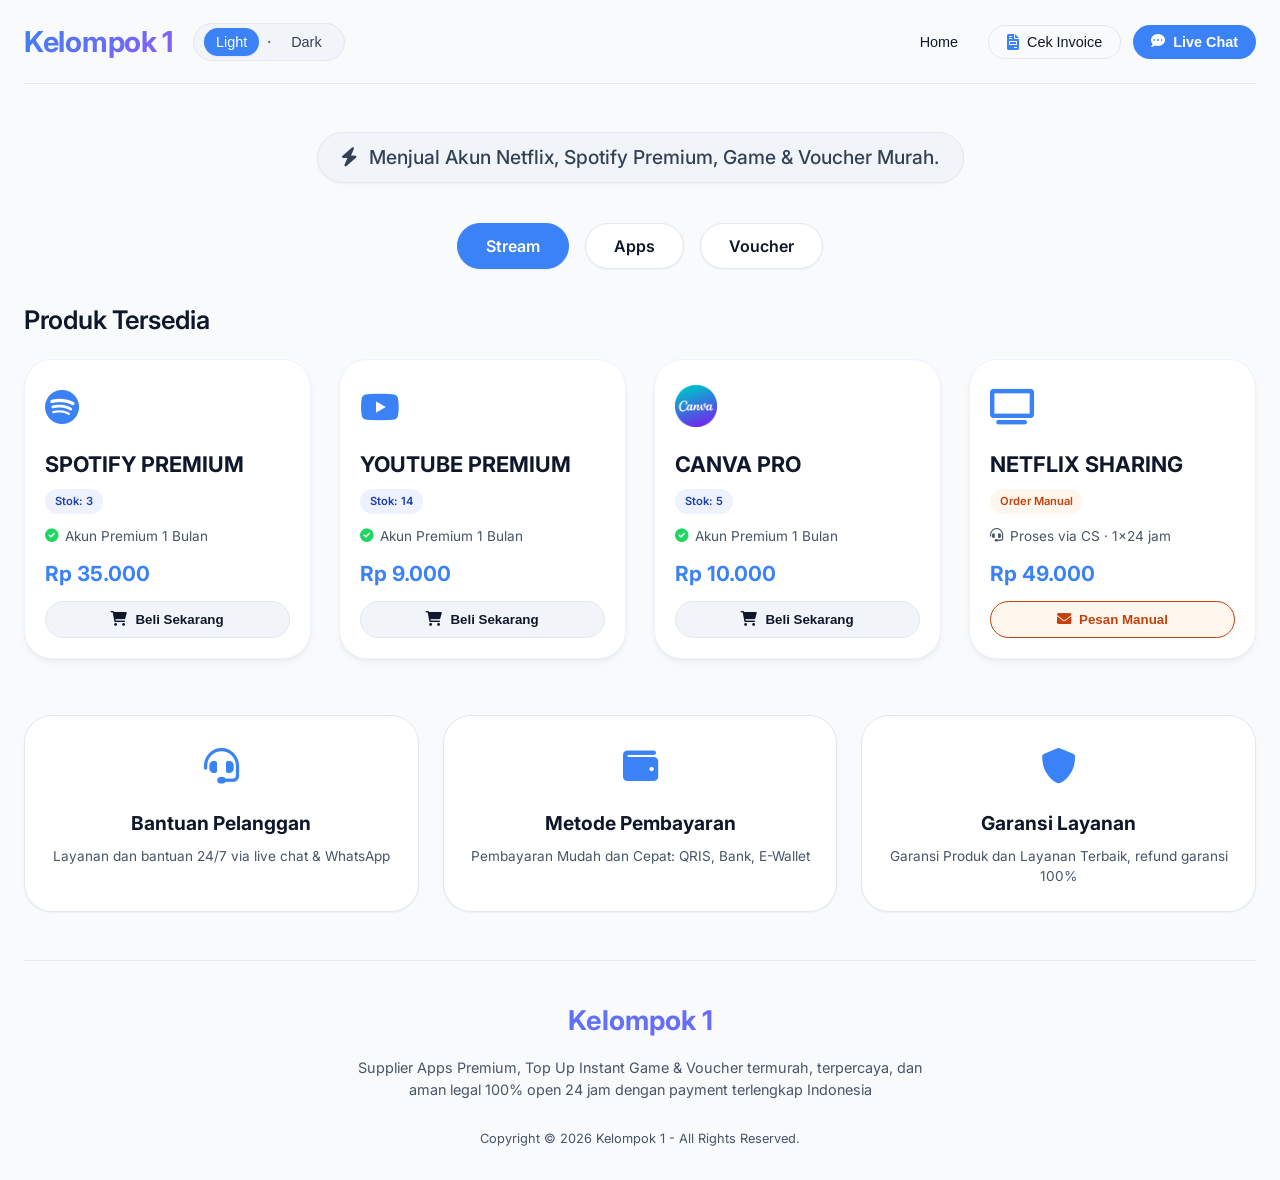
==== index.html @ 1bb867d8 "Upload Project1 Kelompok" ====
<!DOCTYPE html>
<html lang="id">
<head>
    <meta charset="UTF-8">
    <meta name="viewport" content="width=device-width, initial-scale=1.0, maximum-scale=1.0, user-scalable=yes">
    <title>Kelompok 1 - Supplier Apps & Voucher Premium</title>
    <!-- Font Awesome 6 (free) -->
    <link rel="stylesheet" href="https://cdnjs.cloudflare.com/ajax/libs/font-awesome/6.0.0-beta3/css/all.min.css">
    <!-- Google Fonts: Inter modern sans -->
    <link href="https://fonts.googleapis.com/css2?family=Inter:opsz,wght@14..32,300;14..32,400;14..32,500;14..32,600;14..32,700&display=swap" rel="stylesheet">
    <style>
        * {
            margin: 0;
            padding: 0;
            box-sizing: border-box;
            transition: background-color 0.25s ease, color 0.2s ease, border-color 0.2s ease;
        }

        body {
            font-family: 'Inter', sans-serif;
            background-color: var(--bg-body);
            color: var(--text-primary);
            line-height: 1.5;
        }

        /* CSS Variables for Light Mode (default) */
        :root {
            --bg-body: #f8fafc;
            --bg-surface: #ffffff;
            --bg-card: #ffffff;
            --bg-elevated: #f1f5f9;
            --text-primary: #0f172a;
            --text-secondary: #334155;
            --text-muted: #475569;
            --border-light: #e2e8f0;
            --border-card: #eef2ff;
            --accent: #3b82f6;
            --accent-hover: #2563eb;
            --badge-bg: #eef2ff;
            --badge-text: #1e40af;
            --manual-bg: #fff7ed;
            --manual-text: #c2410c;
            --shadow-sm: 0 1px 2px 0 rgb(0 0 0 / 0.05);
            --shadow-md: 0 4px 6px -1px rgb(0 0 0 / 0.05), 0 2px 4px -1px rgb(0 0 0 / 0.03);
            --shadow-lg: 0 10px 15px -3px rgb(0 0 0 / 0.08), 0 4px 6px -2px rgb(0 0 0 / 0.05);
        }

        /* Dark Mode Variables */
        body.dark {
            --bg-body: #0b1120;
            --bg-surface: #111827;
            --bg-card: #1e293b;
            --bg-elevated: #1f2a3e;
            --text-primary: #f1f5f9;
            --text-secondary: #cbd5e1;
            --text-muted: #94a3b8;
            --border-light: #1f2a3e;
            --border-card: #2d3a4e;
            --accent: #60a5fa;
            --accent-hover: #3b82f6;
            --badge-bg: #1e2a47;
            --badge-text: #93c5fd;
            --manual-bg: #2c2418;
            --manual-text: #fdba74;
            --shadow-sm: 0 1px 2px 0 rgb(0 0 0 / 0.3);
            --shadow-md: 0 4px 6px -1px rgb(0 0 0 / 0.3);
            --shadow-lg: 0 10px 15px -3px rgb(0 0 0 / 0.4);
        }

        /* container */
        .container {
            max-width: 1280px;
            margin: 0 auto;
            padding: 0 24px;
        }

        /* header */
        .header {
            display: flex;
            flex-wrap: wrap;
            align-items: center;
            justify-content: space-between;
            gap: 16px;
            padding: 20px 0;
            border-bottom: 1px solid var(--border-light);
        }

        /* Wrapper untuk brand + tombol tema */
        .brand-section {
            display: flex;
            align-items: center;
            gap: 20px;
            flex-wrap: wrap;
        }

        .logo h1 {
            font-size: 1.8rem;
            font-weight: 700;
            background: linear-gradient(135deg, var(--accent), #8b5cf6);
            background-clip: text;
            -webkit-background-clip: text;
            color: transparent;
            letter-spacing: -0.3px;
        }

        .theme-toggles {
            display: flex;
            align-items: center;
            gap: 8px;
            background: var(--bg-elevated);
            padding: 4px 10px;
            border-radius: 60px;
            border: 1px solid var(--border-light);
        }

        .theme-btn {
            background: transparent;
            border: none;
            font-size: 0.9rem;
            font-weight: 500;
            padding: 6px 12px;
            border-radius: 40px;
            cursor: pointer;
            color: var(--text-secondary);
            transition: all 0.2s;
        }

        .theme-btn.active {
            background: var(--accent);
            color: white;
            box-shadow: var(--shadow-sm);
        }

        .theme-btn:not(.active):hover {
            background: var(--bg-surface);
            color: var(--text-primary);
        }

        .action-buttons {
            display: flex;
            gap: 12px;
        }

        .btn-none {
            background: transparent;
            border: 0px solid var(--border-light);
            padding: 8px 18px;
            border-radius: 40px;
            font-weight: 500;
            font-size: 0.9rem;
            color: var(--text-primary);
            cursor: pointer;
            transition: 0.2s;
            display: flex;
            align-items: center;
            gap: 8px;
        }

        .btn-outline {
            background: transparent;
            border: 1px solid var(--border-light);
            padding: 8px 18px;
            border-radius: 40px;
            font-weight: 500;
            font-size: 0.9rem;
            color: var(--text-primary);
            cursor: pointer;
            transition: 0.2s;
            display: flex;
            align-items: center;
            gap: 8px;
        }

        .btn-outline i {
            font-size: 1rem;
            color: var(--accent);
        }

        .btn-outline:hover {
            background: var(--bg-elevated);
            border-color: var(--accent);
            transform: translateY(-1px);
        }

        .btn-primary {
            background: var(--accent);
            border: none;
            padding: 8px 18px;
            border-radius: 40px;
            font-weight: 600;
            font-size: 0.9rem;
            color: white;
            cursor: pointer;
            transition: 0.2s;
            display: flex;
            align-items: center;
            gap: 8px;
        }

        .btn-primary:hover {
            background: var(--accent-hover);
            transform: translateY(-1px);
        }

        /* hero / tagline */
        .hero {
            text-align: center;
            margin: 48px 0 32px;
        }

        .hero-tagline {
            font-size: 1.2rem;
            font-weight: 500;
            background: var(--bg-elevated);
            display: inline-block;
            padding: 10px 24px;
            border-radius: 60px;
            color: var(--text-secondary);
            backdrop-filter: blur(4px);
            box-shadow: var(--shadow-sm);
            border: 1px solid var(--border-light);
        }

        /* category tabs */
        .categories {
            display: flex;
            justify-content: center;
            gap: 16px;
            margin: 40px 0 32px;
            flex-wrap: wrap;
        }

        .cat-item {
            background: var(--bg-surface);
            border: 1px solid var(--border-light);
            padding: 10px 28px;
            border-radius: 40px;
            font-weight: 600;
            font-size: 1rem;
            cursor: default;
            box-shadow: var(--shadow-sm);
            color: var(--text-primary);
        }

        .cat-item.active {
            background: var(--accent);
            color: white;
            border-color: var(--accent);
        }

        /* product grid */
        .section-title {
            font-size: 1.6rem;
            font-weight: 600;
            margin: 24px 0 16px;
            letter-spacing: -0.3px;
        }

        .products-grid {
            display: grid;
            grid-template-columns: repeat(auto-fill, minmax(260px, 1fr));
            gap: 28px;
            margin: 20px 0 48px;
        }

        .product-card {
            background: var(--bg-card);
            border-radius: 28px;
            padding: 20px;
            box-shadow: var(--shadow-md);
            border: 1px solid var(--border-card);
            transition: transform 0.2s, box-shadow 0.2s;
        }

        .product-card:hover {
            transform: translateY(-4px);
            box-shadow: var(--shadow-lg);
        }

        .custom-logo {
            width: 42px;
            height: 42px;
            object-fit: contain;
            display: inline-flex;
        }

        .product-icon {
            display: flex;
            align-items: center;
            justify-content: left;
            min-height: 52px;
            font-size: 2.2rem;
            margin-bottom: 16px;
            color: var(--accent);
        }

        .product-title {
            font-size: 1.35rem;
            font-weight: 700;
            display: flex;
            flex-direction: column;
            align-items: flex-start;
            gap: 8px;
            margin-bottom: 12px;
        }

        .product-title span:first-child {
            color: var(--text-primary);
            font-weight: 700;
        }

        .stock-badge {
            background: var(--badge-bg);
            color: var(--badge-text);
            font-size: 0.7rem;
            font-weight: 600;
            padding: 4px 10px;
            border-radius: 30px;
            align-self: flex-start;
        }

        .manual-badge {
            background: var(--manual-bg);
            color: var(--manual-text);
            font-size: 0.7rem;
            font-weight: 600;
            padding: 4px 10px;
            border-radius: 30px;
            align-self: flex-start;
        }

        .product-desc {
            font-size: 0.85rem;
            color: var(--text-muted);
            margin: 8px 0 12px;
            display: flex;
            align-items: center;
            gap: 6px;
        }

        .price {
            font-weight: 700;
            font-size: 1.3rem;
            margin: 12px 0;
            color: var(--accent);
        }

        .buy-btn {
            width: 100%;
            background: var(--bg-elevated);
            border: 1px solid var(--border-light);
            padding: 10px 0;
            border-radius: 40px;
            font-weight: 600;
            cursor: pointer;
            transition: 0.2s;
            color: var(--text-primary);
            display: flex;
            align-items: center;
            justify-content: center;
            gap: 8px;
        }

        .buy-btn i {
            font-size: 0.9rem;
        }

        .buy-btn:hover {
            background: var(--accent);
            border-color: var(--accent);
            color: white;
        }

        .btn-manual {
            background: var(--manual-bg);
            border-color: var(--manual-text);
            color: var(--manual-text);
        }

        .btn-manual:hover {
            background: var(--manual-text);
            color: #1e1b10;
            border-color: var(--manual-text);
        }

        /* features row */
        .features {
            display: flex;
            flex-wrap: wrap;
            justify-content: space-between;
            gap: 24px;
            margin: 56px 0 48px;
        }

        .feature-item {
            flex: 1;
            min-width: 180px;
            background: var(--bg-surface);
            padding: 24px 16px;
            border-radius: 28px;
            text-align: center;
            border: 1px solid var(--border-light);
            box-shadow: var(--shadow-sm);
        }

        .feature-icon {
            font-size: 2.2rem;
            margin-bottom: 16px;
            color: var(--accent);
        }

        .feature-title {
            font-weight: 700;
            font-size: 1.2rem;
            margin-bottom: 8px;
        }

        .feature-desc {
            font-size: 0.85rem;
            color: var(--text-muted);
        }

        /* footer */
        .footer {
            border-top: 1px solid var(--border-light);
            padding: 40px 0 32px;
            margin-top: 20px;
            text-align: center;
        }

        .footer-logo {
            font-size: 1.7rem;
            font-weight: 700;
            background: linear-gradient(135deg, var(--accent), #8b5cf6);
            background-clip: text;
            -webkit-background-clip: text;
            color: transparent;
            margin-bottom: 16px;
        }

        .footer-desc {
            max-width: 600px;
            margin: 12px auto;
            color: var(--text-muted);
            font-size: 0.9rem;
        }

        .copyright {
            margin-top: 28px;
            font-size: 0.8rem;
            color: var(--text-muted);
        }

        /* Responsive */
        @media (max-width: 768px) {
            .container {
                padding: 0 20px;
            }
            .header {
                flex-direction: column;
                align-items: stretch;
            }
            .brand-section {
                justify-content: space-between;
            }
            .action-buttons {
                justify-content: center;
            }
            .hero-tagline {
                font-size: 1rem;
                padding: 8px 18px;
            }
            .products-grid {
                gap: 20px;
            }
        }

        @media (max-width: 480px) {
            .product-title {
                font-size: 1.2rem;
            }
            .features {
                flex-direction: column;
            }
        }

        /* Notifications */
        .toast-msg {
            position: fixed;
            bottom: 24px;
            left: 50%;
            transform: translateX(-50%);
            background: var(--accent);
            color: white;
            padding: 10px 24px;
            border-radius: 60px;
            font-size: 0.85rem;
            font-weight: 500;
            z-index: 1000;
            opacity: 0;
            transition: opacity 0.2s;
            pointer-events: none;
            box-shadow: var(--shadow-lg);
        }
    </style>
</head>
<body>
    <div class="container">
        <!-- Header dengan brand + tema di kiri, aksi di kanan -->
        <div class="header">
            <div class="brand-section">
                <div class="logo">
                    <h1>Kelompok 1</h1>
                </div>
                <div class="theme-toggles">
                    <button class="theme-btn" id="lightModeBtn">Light</button>
                    <span style="color: var(--text-muted);">·</span>
                    <button class="theme-btn" id="darkModeBtn">Dark</button>
                </div>
            </div>
            <div class="action-buttons">
                <button class="btn-none" id="liveHome"> Home</button>
                <button class="btn-outline" id="invoiceBtn"><i class="fas fa-file-invoice"></i> Cek Invoice</button>
                <button class="btn-primary" id="liveChatBtn"><i class="fas fa-comment-dots"></i> Live Chat</button>
            </div>
        </div>

        <!-- Hero Tagline -->
        <div class="hero">
            <div class="hero-tagline">
                <i class="fas fa-bolt" style="margin-right: 8px;"></i> Menjual Akun Netflix, Spotify Premium, Game & Voucher Murah.
            </div>
        </div>

        <!-- Kategori Stream · Apps · Voucher -->
        <div class="categories">
            <div class="cat-item active">Stream</div>
            <div class="cat-item">Apps</div>
            <div class="cat-item">Voucher</div>
        </div>

        <!-- Daftar Produk -->
        <div>
            <h2 class="section-title">Produk Tersedia</h2>
            <div class="products-grid">
                <!-- Spotify Premium -->
                <div class="product-card">
                    <div class="product-icon"><i class="fab fa-spotify"></i></div>
                    <div class="product-title">
                        <span>SPOTIFY PREMIUM</span>
                        <span class="stock-badge">Stok: 3</span>
                    </div>
                    <div class="product-desc">
                        <i class="fas fa-check-circle" style="color: #1ed760;"></i> Akun Premium 1 Bulan
                    </div>
                    <div class="price">Rp 35.000</div>
                    <button class="buy-btn product-buy" data-product="Spotify Premium"><i class="fas fa-shopping-cart"></i> Beli Sekarang</button>
                </div>

                <!-- YouTube Premium -->
                <div class="product-card">
                    <div class="product-icon"><i class="fab fa-youtube"></i></div>
                    <div class="product-title">
                        <span>YOUTUBE PREMIUM</span>
                        <span class="stock-badge">Stok: 14</span>
                    </div>
                    <div class="product-desc">
                        <i class="fas fa-check-circle" style="color: #1ed760;"></i> Akun Premium 1 Bulan
                    </div>
                    <div class="price">Rp 9.000</div>
                    <button class="buy-btn product-buy" data-product="YouTube Premium"><i class="fas fa-shopping-cart"></i> Beli Sekarang</button>
                </div>

                <!-- CANVA PRO dengan logo dari folder + fallback -->
                <div class="product-card">
                    <div class="product-icon">
                        <img src="images/logocanva.png" 
                             alt="Canva Logo" 
                             class="custom-logo"
                             onerror="this.onerror=null; this.style.display='none'; this.nextElementSibling.style.display='inline-flex';">
                        <i class="fas fa-paintbrush" style="display: none; font-size: 2.2rem;"></i>
                    </div>
                    <div class="product-title">
                        <span>CANVA PRO</span>
                        <span class="stock-badge">Stok: 5</span>
                    </div>
                    <div class="product-desc">
                        <i class="fas fa-check-circle" style="color: #1ed760;"></i> Akun Premium 1 Bulan
                    </div>
                    <div class="price">Rp 10.000</div>
                    <button class="buy-btn product-buy" data-product="Canva PRO"><i class="fas fa-shopping-cart"></i> Beli Sekarang</button>
                </div>

                <!-- NETFLIX SHARING (Order Manual) -->
                <div class="product-card">
                    <div class="product-icon"><i class="fas fa-tv"></i></div>
                    <div class="product-title">
                        <span>NETFLIX SHARING</span>
                        <span class="manual-badge">Order Manual</span>
                    </div>
                    <div class="product-desc">
                        <i class="fas fa-headset"></i> Proses via CS · 1x24 jam
                    </div>
                    <div class="price">Rp 49.000</div>
                    <button class="buy-btn btn-manual product-buy" data-product="Netflix Sharing (Manual)"><i class="fas fa-envelope"></i> Pesan Manual</button>
                </div>
            </div>
        </div>

        <!-- 3 Layanan Unggulan -->
        <div class="features">
            <div class="feature-item">
                <div class="feature-icon"><i class="fas fa-headset"></i></div>
                <div class="feature-title">Bantuan Pelanggan</div>
                <div class="feature-desc">Layanan dan bantuan 24/7 via live chat & WhatsApp</div>
            </div>
            <div class="feature-item">
                <div class="feature-icon"><i class="fas fa-wallet"></i></div>
                <div class="feature-title">Metode Pembayaran</div>
                <div class="feature-desc">Pembayaran Mudah dan Cepat: QRIS, Bank, E-Wallet</div>
            </div>
            <div class="feature-item">
                <div class="feature-icon"><i class="fas fa-shield-alt"></i></div>
                <div class="feature-title">Garansi Layanan</div>
                <div class="feature-desc">Garansi Produk dan Layanan Terbaik, refund garansi 100%</div>
            </div>
        </div>

        <!-- Footer -->
        <div class="footer">
            <div class="footer-logo">Kelompok 1</div>
            <div class="footer-desc">
                Supplier Apps Premium, Top Up Instant Game & Voucher termurah, terpercaya, dan aman legal 100% open 24 jam dengan payment terlengkap Indonesia
            </div>
            <div class="copyright">
                Copyright © 2026 Kelompok 1 - All Rights Reserved.
            </div>
        </div>
    </div>

    <!-- Toast notifikasi -->
    <div id="toastMsg" class="toast-msg">Demo notifikasi</div>

    <script>
        // Dark / Light Mode
        const body = document.body;
        const lightBtn = document.getElementById('lightModeBtn');
        const darkBtn = document.getElementById('darkModeBtn');

        function setTheme(theme) {
            if (theme === 'dark') {
                body.classList.add('dark');
                localStorage.setItem('kelompok1-theme', 'dark');
                darkBtn.classList.add('active');
                lightBtn.classList.remove('active');
            } else {
                body.classList.remove('dark');
                localStorage.setItem('kelompok1-theme', 'light');
                lightBtn.classList.add('active');
                darkBtn.classList.remove('active');
            }
        }

        const savedTheme = localStorage.getItem('kelompok1-theme');
        if (savedTheme === 'dark') setTheme('dark');
        else setTheme('light');

        lightBtn.addEventListener('click', () => setTheme('light'));
        darkBtn.addEventListener('click', () => setTheme('dark'));

        // Toast
        const toast = document.getElementById('toastMsg');
        function showMessage(text, isError = false) {
            toast.style.backgroundColor = isError ? '#dc2626' : 'var(--accent)';
            toast.textContent = text;
            toast.style.opacity = '1';
            setTimeout(() => toast.style.opacity = '0', 2500);
        }

        // Tombol Cek Invoice
        document.getElementById('invoiceBtn').addEventListener('click', () => {
            showMessage('📄 Demo: Silakan hubungi CS untuk cek invoice (info@kelompok1.com)');
        });

        // Tombol Live Chat -> WhatsApp
        const chatBtn = document.getElementById('liveChatBtn');
        const WA_NUMBER = '6281234567890';  // GANTI DENGAN NOMOR WHATSAPP ANDA
        const WA_MESSAGE = encodeURIComponent('Halo Kelompok 1, saya tertarik dengan produk premium yang dijual. Ada yang bisa dibantu?');
        const WA_LINK = `https://wa.me/${WA_NUMBER}?text=${WA_MESSAGE}`;
        chatBtn.addEventListener('click', () => window.open(WA_LINK, '_blank'));

        // Tombol Home (demo)
        document.getElementById('liveHome').addEventListener('click', () => {
            showMessage('🏠 Anda berada di halaman utama.');
        });

        // Tombol Beli produk
        document.querySelectorAll('.product-buy').forEach(btn => {
            btn.addEventListener('click', (e) => {
                e.stopPropagation();
                const productName = btn.getAttribute('data-product') || 'produk';
                if (btn.classList.contains('btn-manual')) {
                    showMessage(`📞 Produk ${productName} memerlukan order manual. Silakan hubungi Live Chat!`);
                } else {
                    showMessage(`✅ ${productName} ditambahkan ke keranjang demo. Pengiriman instan 1 detik! (Simulasi)`);
                }
            });
        });

        // Kategori (visual)
        const catItems = document.querySelectorAll('.cat-item');
        catItems.forEach(cat => {
            cat.addEventListener('click', function() {
                showMessage(`🔍 Menampilkan kategori "${this.innerText}" (demo) — semua produk tersedia`);
                catItems.forEach(c => c.classList.remove('active'));
                this.classList.add('active');
            });
        });
    </script>
</body>
</html>
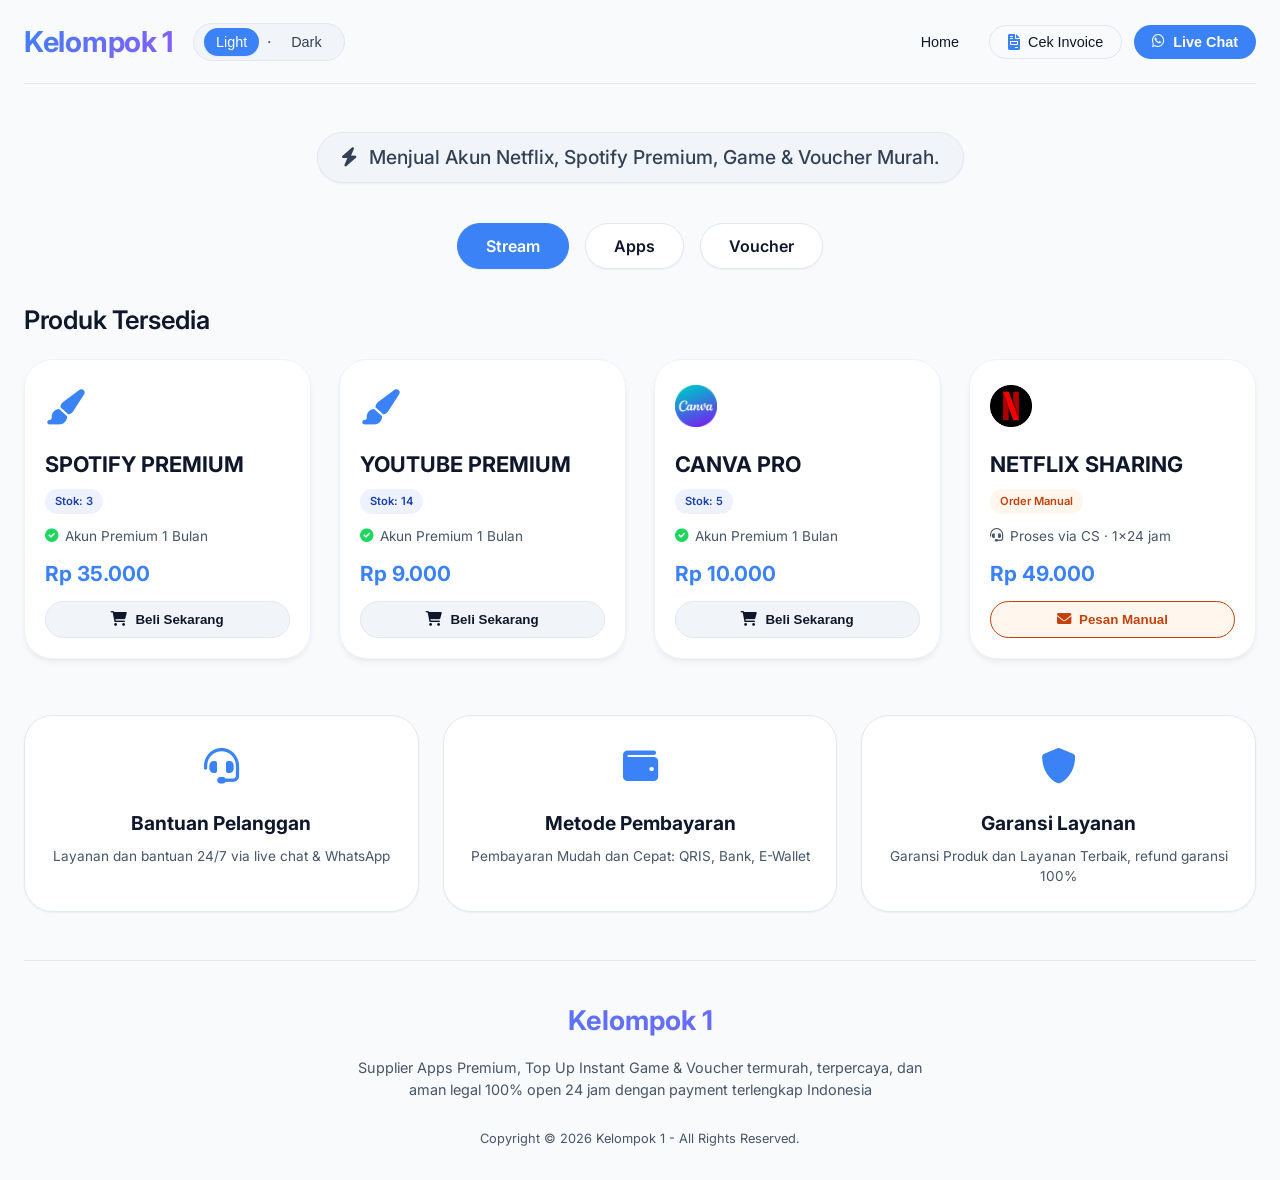
==== commit 147b4290: "Add files via upload" ====
--- a/index.html
+++ b/index.html
@@ -1,721 +1,739 @@
-<!DOCTYPE html>
-<html lang="id">
-<head>
-    <meta charset="UTF-8">
-    <meta name="viewport" content="width=device-width, initial-scale=1.0, maximum-scale=1.0, user-scalable=yes">
-    <title>Kelompok 1 - Supplier Apps & Voucher Premium</title>
-    <!-- Font Awesome 6 (free) -->
-    <link rel="stylesheet" href="https://cdnjs.cloudflare.com/ajax/libs/font-awesome/6.0.0-beta3/css/all.min.css">
-    <!-- Google Fonts: Inter modern sans -->
-    <link href="https://fonts.googleapis.com/css2?family=Inter:opsz,wght@14..32,300;14..32,400;14..32,500;14..32,600;14..32,700&display=swap" rel="stylesheet">
-    <style>
-        * {
-            margin: 0;
-            padding: 0;
-            box-sizing: border-box;
-            transition: background-color 0.25s ease, color 0.2s ease, border-color 0.2s ease;
-        }
-
-        body {
-            font-family: 'Inter', sans-serif;
-            background-color: var(--bg-body);
-            color: var(--text-primary);
-            line-height: 1.5;
-        }
-
-        /* CSS Variables for Light Mode (default) */
-        :root {
-            --bg-body: #f8fafc;
-            --bg-surface: #ffffff;
-            --bg-card: #ffffff;
-            --bg-elevated: #f1f5f9;
-            --text-primary: #0f172a;
-            --text-secondary: #334155;
-            --text-muted: #475569;
-            --border-light: #e2e8f0;
-            --border-card: #eef2ff;
-            --accent: #3b82f6;
-            --accent-hover: #2563eb;
-            --badge-bg: #eef2ff;
-            --badge-text: #1e40af;
-            --manual-bg: #fff7ed;
-            --manual-text: #c2410c;
-            --shadow-sm: 0 1px 2px 0 rgb(0 0 0 / 0.05);
-            --shadow-md: 0 4px 6px -1px rgb(0 0 0 / 0.05), 0 2px 4px -1px rgb(0 0 0 / 0.03);
-            --shadow-lg: 0 10px 15px -3px rgb(0 0 0 / 0.08), 0 4px 6px -2px rgb(0 0 0 / 0.05);
-        }
-
-        /* Dark Mode Variables */
-        body.dark {
-            --bg-body: #0b1120;
-            --bg-surface: #111827;
-            --bg-card: #1e293b;
-            --bg-elevated: #1f2a3e;
-            --text-primary: #f1f5f9;
-            --text-secondary: #cbd5e1;
-            --text-muted: #94a3b8;
-            --border-light: #1f2a3e;
-            --border-card: #2d3a4e;
-            --accent: #60a5fa;
-            --accent-hover: #3b82f6;
-            --badge-bg: #1e2a47;
-            --badge-text: #93c5fd;
-            --manual-bg: #2c2418;
-            --manual-text: #fdba74;
-            --shadow-sm: 0 1px 2px 0 rgb(0 0 0 / 0.3);
-            --shadow-md: 0 4px 6px -1px rgb(0 0 0 / 0.3);
-            --shadow-lg: 0 10px 15px -3px rgb(0 0 0 / 0.4);
-        }
-
-        /* container */
-        .container {
-            max-width: 1280px;
-            margin: 0 auto;
-            padding: 0 24px;
-        }
-
-        /* header */
-        .header {
-            display: flex;
-            flex-wrap: wrap;
-            align-items: center;
-            justify-content: space-between;
-            gap: 16px;
-            padding: 20px 0;
-            border-bottom: 1px solid var(--border-light);
-        }
-
-        /* Wrapper untuk brand + tombol tema */
-        .brand-section {
-            display: flex;
-            align-items: center;
-            gap: 20px;
-            flex-wrap: wrap;
-        }
-
-        .logo h1 {
-            font-size: 1.8rem;
-            font-weight: 700;
-            background: linear-gradient(135deg, var(--accent), #8b5cf6);
-            background-clip: text;
-            -webkit-background-clip: text;
-            color: transparent;
-            letter-spacing: -0.3px;
-        }
-
-        .theme-toggles {
-            display: flex;
-            align-items: center;
-            gap: 8px;
-            background: var(--bg-elevated);
-            padding: 4px 10px;
-            border-radius: 60px;
-            border: 1px solid var(--border-light);
-        }
-
-        .theme-btn {
-            background: transparent;
-            border: none;
-            font-size: 0.9rem;
-            font-weight: 500;
-            padding: 6px 12px;
-            border-radius: 40px;
-            cursor: pointer;
-            color: var(--text-secondary);
-            transition: all 0.2s;
-        }
-
-        .theme-btn.active {
-            background: var(--accent);
-            color: white;
-            box-shadow: var(--shadow-sm);
-        }
-
-        .theme-btn:not(.active):hover {
-            background: var(--bg-surface);
-            color: var(--text-primary);
-        }
-
-        .action-buttons {
-            display: flex;
-            gap: 12px;
-        }
-
-        .btn-none {
-            background: transparent;
-            border: 0px solid var(--border-light);
-            padding: 8px 18px;
-            border-radius: 40px;
-            font-weight: 500;
-            font-size: 0.9rem;
-            color: var(--text-primary);
-            cursor: pointer;
-            transition: 0.2s;
-            display: flex;
-            align-items: center;
-            gap: 8px;
-        }
-
-        .btn-outline {
-            background: transparent;
-            border: 1px solid var(--border-light);
-            padding: 8px 18px;
-            border-radius: 40px;
-            font-weight: 500;
-            font-size: 0.9rem;
-            color: var(--text-primary);
-            cursor: pointer;
-            transition: 0.2s;
-            display: flex;
-            align-items: center;
-            gap: 8px;
-        }
-
-        .btn-outline i {
-            font-size: 1rem;
-            color: var(--accent);
-        }
-
-        .btn-outline:hover {
-            background: var(--bg-elevated);
-            border-color: var(--accent);
-            transform: translateY(-1px);
-        }
-
-        .btn-primary {
-            background: var(--accent);
-            border: none;
-            padding: 8px 18px;
-            border-radius: 40px;
-            font-weight: 600;
-            font-size: 0.9rem;
-            color: white;
-            cursor: pointer;
-            transition: 0.2s;
-            display: flex;
-            align-items: center;
-            gap: 8px;
-        }
-
-        .btn-primary:hover {
-            background: var(--accent-hover);
-            transform: translateY(-1px);
-        }
-
-        /* hero / tagline */
-        .hero {
-            text-align: center;
-            margin: 48px 0 32px;
-        }
-
-        .hero-tagline {
-            font-size: 1.2rem;
-            font-weight: 500;
-            background: var(--bg-elevated);
-            display: inline-block;
-            padding: 10px 24px;
-            border-radius: 60px;
-            color: var(--text-secondary);
-            backdrop-filter: blur(4px);
-            box-shadow: var(--shadow-sm);
-            border: 1px solid var(--border-light);
-        }
-
-        /* category tabs */
-        .categories {
-            display: flex;
-            justify-content: center;
-            gap: 16px;
-            margin: 40px 0 32px;
-            flex-wrap: wrap;
-        }
-
-        .cat-item {
-            background: var(--bg-surface);
-            border: 1px solid var(--border-light);
-            padding: 10px 28px;
-            border-radius: 40px;
-            font-weight: 600;
-            font-size: 1rem;
-            cursor: default;
-            box-shadow: var(--shadow-sm);
-            color: var(--text-primary);
-        }
-
-        .cat-item.active {
-            background: var(--accent);
-            color: white;
-            border-color: var(--accent);
-        }
-
-        /* product grid */
-        .section-title {
-            font-size: 1.6rem;
-            font-weight: 600;
-            margin: 24px 0 16px;
-            letter-spacing: -0.3px;
-        }
-
-        .products-grid {
-            display: grid;
-            grid-template-columns: repeat(auto-fill, minmax(260px, 1fr));
-            gap: 28px;
-            margin: 20px 0 48px;
-        }
-
-        .product-card {
-            background: var(--bg-card);
-            border-radius: 28px;
-            padding: 20px;
-            box-shadow: var(--shadow-md);
-            border: 1px solid var(--border-card);
-            transition: transform 0.2s, box-shadow 0.2s;
-        }
-
-        .product-card:hover {
-            transform: translateY(-4px);
-            box-shadow: var(--shadow-lg);
-        }
-
-        .custom-logo {
-            width: 42px;
-            height: 42px;
-            object-fit: contain;
-            display: inline-flex;
-        }
-
-        .product-icon {
-            display: flex;
-            align-items: center;
-            justify-content: left;
-            min-height: 52px;
-            font-size: 2.2rem;
-            margin-bottom: 16px;
-            color: var(--accent);
-        }
-
-        .product-title {
-            font-size: 1.35rem;
-            font-weight: 700;
-            display: flex;
-            flex-direction: column;
-            align-items: flex-start;
-            gap: 8px;
-            margin-bottom: 12px;
-        }
-
-        .product-title span:first-child {
-            color: var(--text-primary);
-            font-weight: 700;
-        }
-
-        .stock-badge {
-            background: var(--badge-bg);
-            color: var(--badge-text);
-            font-size: 0.7rem;
-            font-weight: 600;
-            padding: 4px 10px;
-            border-radius: 30px;
-            align-self: flex-start;
-        }
-
-        .manual-badge {
-            background: var(--manual-bg);
-            color: var(--manual-text);
-            font-size: 0.7rem;
-            font-weight: 600;
-            padding: 4px 10px;
-            border-radius: 30px;
-            align-self: flex-start;
-        }
-
-        .product-desc {
-            font-size: 0.85rem;
-            color: var(--text-muted);
-            margin: 8px 0 12px;
-            display: flex;
-            align-items: center;
-            gap: 6px;
-        }
-
-        .price {
-            font-weight: 700;
-            font-size: 1.3rem;
-            margin: 12px 0;
-            color: var(--accent);
-        }
-
-        .buy-btn {
-            width: 100%;
-            background: var(--bg-elevated);
-            border: 1px solid var(--border-light);
-            padding: 10px 0;
-            border-radius: 40px;
-            font-weight: 600;
-            cursor: pointer;
-            transition: 0.2s;
-            color: var(--text-primary);
-            display: flex;
-            align-items: center;
-            justify-content: center;
-            gap: 8px;
-        }
-
-        .buy-btn i {
-            font-size: 0.9rem;
-        }
-
-        .buy-btn:hover {
-            background: var(--accent);
-            border-color: var(--accent);
-            color: white;
-        }
-
-        .btn-manual {
-            background: var(--manual-bg);
-            border-color: var(--manual-text);
-            color: var(--manual-text);
-        }
-
-        .btn-manual:hover {
-            background: var(--manual-text);
-            color: #1e1b10;
-            border-color: var(--manual-text);
-        }
-
-        /* features row */
-        .features {
-            display: flex;
-            flex-wrap: wrap;
-            justify-content: space-between;
-            gap: 24px;
-            margin: 56px 0 48px;
-        }
-
-        .feature-item {
-            flex: 1;
-            min-width: 180px;
-            background: var(--bg-surface);
-            padding: 24px 16px;
-            border-radius: 28px;
-            text-align: center;
-            border: 1px solid var(--border-light);
-            box-shadow: var(--shadow-sm);
-        }
-
-        .feature-icon {
-            font-size: 2.2rem;
-            margin-bottom: 16px;
-            color: var(--accent);
-        }
-
-        .feature-title {
-            font-weight: 700;
-            font-size: 1.2rem;
-            margin-bottom: 8px;
-        }
-
-        .feature-desc {
-            font-size: 0.85rem;
-            color: var(--text-muted);
-        }
-
-        /* footer */
-        .footer {
-            border-top: 1px solid var(--border-light);
-            padding: 40px 0 32px;
-            margin-top: 20px;
-            text-align: center;
-        }
-
-        .footer-logo {
-            font-size: 1.7rem;
-            font-weight: 700;
-            background: linear-gradient(135deg, var(--accent), #8b5cf6);
-            background-clip: text;
-            -webkit-background-clip: text;
-            color: transparent;
-            margin-bottom: 16px;
-        }
-
-        .footer-desc {
-            max-width: 600px;
-            margin: 12px auto;
-            color: var(--text-muted);
-            font-size: 0.9rem;
-        }
-
-        .copyright {
-            margin-top: 28px;
-            font-size: 0.8rem;
-            color: var(--text-muted);
-        }
-
-        /* Responsive */
-        @media (max-width: 768px) {
-            .container {
-                padding: 0 20px;
-            }
-            .header {
-                flex-direction: column;
-                align-items: stretch;
-            }
-            .brand-section {
-                justify-content: space-between;
-            }
-            .action-buttons {
-                justify-content: center;
-            }
-            .hero-tagline {
-                font-size: 1rem;
-                padding: 8px 18px;
-            }
-            .products-grid {
-                gap: 20px;
-            }
-        }
-
-        @media (max-width: 480px) {
-            .product-title {
-                font-size: 1.2rem;
-            }
-            .features {
-                flex-direction: column;
-            }
-        }
-
-        /* Notifications */
-        .toast-msg {
-            position: fixed;
-            bottom: 24px;
-            left: 50%;
-            transform: translateX(-50%);
-            background: var(--accent);
-            color: white;
-            padding: 10px 24px;
-            border-radius: 60px;
-            font-size: 0.85rem;
-            font-weight: 500;
-            z-index: 1000;
-            opacity: 0;
-            transition: opacity 0.2s;
-            pointer-events: none;
-            box-shadow: var(--shadow-lg);
-        }
-    </style>
-</head>
-<body>
-    <div class="container">
-        <!-- Header dengan brand + tema di kiri, aksi di kanan -->
-        <div class="header">
-            <div class="brand-section">
-                <div class="logo">
-                    <h1>Kelompok 1</h1>
-                </div>
-                <div class="theme-toggles">
-                    <button class="theme-btn" id="lightModeBtn">Light</button>
-                    <span style="color: var(--text-muted);">·</span>
-                    <button class="theme-btn" id="darkModeBtn">Dark</button>
-                </div>
-            </div>
-            <div class="action-buttons">
-                <button class="btn-none" id="liveHome"> Home</button>
-                <button class="btn-outline" id="invoiceBtn"><i class="fas fa-file-invoice"></i> Cek Invoice</button>
-                <button class="btn-primary" id="liveChatBtn"><i class="fas fa-comment-dots"></i> Live Chat</button>
-            </div>
-        </div>
-
-        <!-- Hero Tagline -->
-        <div class="hero">
-            <div class="hero-tagline">
-                <i class="fas fa-bolt" style="margin-right: 8px;"></i> Menjual Akun Netflix, Spotify Premium, Game & Voucher Murah.
-            </div>
-        </div>
-
-        <!-- Kategori Stream · Apps · Voucher -->
-        <div class="categories">
-            <div class="cat-item active">Stream</div>
-            <div class="cat-item">Apps</div>
-            <div class="cat-item">Voucher</div>
-        </div>
-
-        <!-- Daftar Produk -->
-        <div>
-            <h2 class="section-title">Produk Tersedia</h2>
-            <div class="products-grid">
-                <!-- Spotify Premium -->
-                <div class="product-card">
-                    <div class="product-icon"><i class="fab fa-spotify"></i></div>
-                    <div class="product-title">
-                        <span>SPOTIFY PREMIUM</span>
-                        <span class="stock-badge">Stok: 3</span>
-                    </div>
-                    <div class="product-desc">
-                        <i class="fas fa-check-circle" style="color: #1ed760;"></i> Akun Premium 1 Bulan
-                    </div>
-                    <div class="price">Rp 35.000</div>
-                    <button class="buy-btn product-buy" data-product="Spotify Premium"><i class="fas fa-shopping-cart"></i> Beli Sekarang</button>
-                </div>
-
-                <!-- YouTube Premium -->
-                <div class="product-card">
-                    <div class="product-icon"><i class="fab fa-youtube"></i></div>
-                    <div class="product-title">
-                        <span>YOUTUBE PREMIUM</span>
-                        <span class="stock-badge">Stok: 14</span>
-                    </div>
-                    <div class="product-desc">
-                        <i class="fas fa-check-circle" style="color: #1ed760;"></i> Akun Premium 1 Bulan
-                    </div>
-                    <div class="price">Rp 9.000</div>
-                    <button class="buy-btn product-buy" data-product="YouTube Premium"><i class="fas fa-shopping-cart"></i> Beli Sekarang</button>
-                </div>
-
-                <!-- CANVA PRO dengan logo dari folder + fallback -->
-                <div class="product-card">
-                    <div class="product-icon">
-                        <img src="images/logocanva.png" 
-                             alt="Canva Logo" 
-                             class="custom-logo"
-                             onerror="this.onerror=null; this.style.display='none'; this.nextElementSibling.style.display='inline-flex';">
-                        <i class="fas fa-paintbrush" style="display: none; font-size: 2.2rem;"></i>
-                    </div>
-                    <div class="product-title">
-                        <span>CANVA PRO</span>
-                        <span class="stock-badge">Stok: 5</span>
-                    </div>
-                    <div class="product-desc">
-                        <i class="fas fa-check-circle" style="color: #1ed760;"></i> Akun Premium 1 Bulan
-                    </div>
-                    <div class="price">Rp 10.000</div>
-                    <button class="buy-btn product-buy" data-product="Canva PRO"><i class="fas fa-shopping-cart"></i> Beli Sekarang</button>
-                </div>
-
-                <!-- NETFLIX SHARING (Order Manual) -->
-                <div class="product-card">
-                    <div class="product-icon"><i class="fas fa-tv"></i></div>
-                    <div class="product-title">
-                        <span>NETFLIX SHARING</span>
-                        <span class="manual-badge">Order Manual</span>
-                    </div>
-                    <div class="product-desc">
-                        <i class="fas fa-headset"></i> Proses via CS · 1x24 jam
-                    </div>
-                    <div class="price">Rp 49.000</div>
-                    <button class="buy-btn btn-manual product-buy" data-product="Netflix Sharing (Manual)"><i class="fas fa-envelope"></i> Pesan Manual</button>
-                </div>
-            </div>
-        </div>
-
-        <!-- 3 Layanan Unggulan -->
-        <div class="features">
-            <div class="feature-item">
-                <div class="feature-icon"><i class="fas fa-headset"></i></div>
-                <div class="feature-title">Bantuan Pelanggan</div>
-                <div class="feature-desc">Layanan dan bantuan 24/7 via live chat & WhatsApp</div>
-            </div>
-            <div class="feature-item">
-                <div class="feature-icon"><i class="fas fa-wallet"></i></div>
-                <div class="feature-title">Metode Pembayaran</div>
-                <div class="feature-desc">Pembayaran Mudah dan Cepat: QRIS, Bank, E-Wallet</div>
-            </div>
-            <div class="feature-item">
-                <div class="feature-icon"><i class="fas fa-shield-alt"></i></div>
-                <div class="feature-title">Garansi Layanan</div>
-                <div class="feature-desc">Garansi Produk dan Layanan Terbaik, refund garansi 100%</div>
-            </div>
-        </div>
-
-        <!-- Footer -->
-        <div class="footer">
-            <div class="footer-logo">Kelompok 1</div>
-            <div class="footer-desc">
-                Supplier Apps Premium, Top Up Instant Game & Voucher termurah, terpercaya, dan aman legal 100% open 24 jam dengan payment terlengkap Indonesia
-            </div>
-            <div class="copyright">
-                Copyright © 2026 Kelompok 1 - All Rights Reserved.
-            </div>
-        </div>
-    </div>
-
-    <!-- Toast notifikasi -->
-    <div id="toastMsg" class="toast-msg">Demo notifikasi</div>
-
-    <script>
-        // Dark / Light Mode
-        const body = document.body;
-        const lightBtn = document.getElementById('lightModeBtn');
-        const darkBtn = document.getElementById('darkModeBtn');
-
-        function setTheme(theme) {
-            if (theme === 'dark') {
-                body.classList.add('dark');
-                localStorage.setItem('kelompok1-theme', 'dark');
-                darkBtn.classList.add('active');
-                lightBtn.classList.remove('active');
-            } else {
-                body.classList.remove('dark');
-                localStorage.setItem('kelompok1-theme', 'light');
-                lightBtn.classList.add('active');
-                darkBtn.classList.remove('active');
-            }
-        }
-
-        const savedTheme = localStorage.getItem('kelompok1-theme');
-        if (savedTheme === 'dark') setTheme('dark');
-        else setTheme('light');
-
-        lightBtn.addEventListener('click', () => setTheme('light'));
-        darkBtn.addEventListener('click', () => setTheme('dark'));
-
-        // Toast
-        const toast = document.getElementById('toastMsg');
-        function showMessage(text, isError = false) {
-            toast.style.backgroundColor = isError ? '#dc2626' : 'var(--accent)';
-            toast.textContent = text;
-            toast.style.opacity = '1';
-            setTimeout(() => toast.style.opacity = '0', 2500);
-        }
-
-        // Tombol Cek Invoice
-        document.getElementById('invoiceBtn').addEventListener('click', () => {
-            showMessage('📄 Demo: Silakan hubungi CS untuk cek invoice (info@kelompok1.com)');
-        });
-
-        // Tombol Live Chat -> WhatsApp
-        const chatBtn = document.getElementById('liveChatBtn');
-        const WA_NUMBER = '6281234567890';  // GANTI DENGAN NOMOR WHATSAPP ANDA
-        const WA_MESSAGE = encodeURIComponent('Halo Kelompok 1, saya tertarik dengan produk premium yang dijual. Ada yang bisa dibantu?');
-        const WA_LINK = `https://wa.me/${WA_NUMBER}?text=${WA_MESSAGE}`;
-        chatBtn.addEventListener('click', () => window.open(WA_LINK, '_blank'));
-
-        // Tombol Home (demo)
-        document.getElementById('liveHome').addEventListener('click', () => {
-            showMessage('🏠 Anda berada di halaman utama.');
-        });
-
-        // Tombol Beli produk
-        document.querySelectorAll('.product-buy').forEach(btn => {
-            btn.addEventListener('click', (e) => {
-                e.stopPropagation();
-                const productName = btn.getAttribute('data-product') || 'produk';
-                if (btn.classList.contains('btn-manual')) {
-                    showMessage(`📞 Produk ${productName} memerlukan order manual. Silakan hubungi Live Chat!`);
-                } else {
-                    showMessage(`✅ ${productName} ditambahkan ke keranjang demo. Pengiriman instan 1 detik! (Simulasi)`);
-                }
-            });
-        });
-
-        // Kategori (visual)
-        const catItems = document.querySelectorAll('.cat-item');
-        catItems.forEach(cat => {
-            cat.addEventListener('click', function() {
-                showMessage(`🔍 Menampilkan kategori "${this.innerText}" (demo) — semua produk tersedia`);
-                catItems.forEach(c => c.classList.remove('active'));
-                this.classList.add('active');
-            });
-        });
-    </script>
-</body>
+<!DOCTYPE html>
+<html lang="id">
+<head>
+    <meta charset="UTF-8">
+    <meta name="viewport" content="width=device-width, initial-scale=1.0, maximum-scale=1.0, user-scalable=yes">
+    <title>Kelompok 1 - Supplier Apps & Voucher Premium</title>
+    <!-- Font Awesome 6 (free) -->
+    <link rel="stylesheet" href="https://cdnjs.cloudflare.com/ajax/libs/font-awesome/6.0.0-beta3/css/all.min.css">
+    <!-- Google Fonts: Inter modern sans -->
+    <link href="https://fonts.googleapis.com/css2?family=Inter:opsz,wght@14..32,300;14..32,400;14..32,500;14..32,600;14..32,700&display=swap" rel="stylesheet">
+    <style>
+        * {
+            margin: 0;
+            padding: 0;
+            box-sizing: border-box;
+            transition: background-color 0.25s ease, color 0.2s ease, border-color 0.2s ease;
+        }
+
+        body {
+            font-family: 'Inter', sans-serif;
+            background-color: var(--bg-body);
+            color: var(--text-primary);
+            line-height: 1.5;
+        }
+
+        /* CSS Variables for Light Mode (default) */
+        :root {
+            --bg-body: #f8fafc;
+            --bg-surface: #ffffff;
+            --bg-card: #ffffff;
+            --bg-elevated: #f1f5f9;
+            --text-primary: #0f172a;
+            --text-secondary: #334155;
+            --text-muted: #475569;
+            --border-light: #e2e8f0;
+            --border-card: #eef2ff;
+            --accent: #3b82f6;
+            --accent-hover: #2563eb;
+            --badge-bg: #eef2ff;
+            --badge-text: #1e40af;
+            --manual-bg: #fff7ed;
+            --manual-text: #c2410c;
+            --shadow-sm: 0 1px 2px 0 rgb(0 0 0 / 0.05);
+            --shadow-md: 0 4px 6px -1px rgb(0 0 0 / 0.05), 0 2px 4px -1px rgb(0 0 0 / 0.03);
+            --shadow-lg: 0 10px 15px -3px rgb(0 0 0 / 0.08), 0 4px 6px -2px rgb(0 0 0 / 0.05);
+        }
+
+        /* Dark Mode Variables */
+        body.dark {
+            --bg-body: #0b1120;
+            --bg-surface: #111827;
+            --bg-card: #1e293b;
+            --bg-elevated: #1f2a3e;
+            --text-primary: #f1f5f9;
+            --text-secondary: #cbd5e1;
+            --text-muted: #94a3b8;
+            --border-light: #1f2a3e;
+            --border-card: #2d3a4e;
+            --accent: #60a5fa;
+            --accent-hover: #3b82f6;
+            --badge-bg: #1e2a47;
+            --badge-text: #93c5fd;
+            --manual-bg: #2c2418;
+            --manual-text: #fdba74;
+            --shadow-sm: 0 1px 2px 0 rgb(0 0 0 / 0.3);
+            --shadow-md: 0 4px 6px -1px rgb(0 0 0 / 0.3);
+            --shadow-lg: 0 10px 15px -3px rgb(0 0 0 / 0.4);
+        }
+
+        /* container */
+        .container {
+            max-width: 1280px;
+            margin: 0 auto;
+            padding: 0 24px;
+        }
+
+        /* header */
+        .header {
+            display: flex;
+            flex-wrap: wrap;
+            align-items: center;
+            justify-content: space-between;
+            gap: 16px;
+            padding: 20px 0;
+            border-bottom: 1px solid var(--border-light);
+        }
+
+        /* Wrapper untuk brand + tombol tema */
+        .brand-section {
+            display: flex;
+            align-items: center;
+            gap: 20px;
+            flex-wrap: wrap;
+        }
+
+        .logo h1 {
+            font-size: 1.8rem;
+            font-weight: 700;
+            background: linear-gradient(135deg, var(--accent), #8b5cf6);
+            background-clip: text;
+            -webkit-background-clip: text;
+            color: transparent;
+            letter-spacing: -0.3px;
+        }
+
+        .theme-toggles {
+            display: flex;
+            align-items: center;
+            gap: 8px;
+            background: var(--bg-elevated);
+            padding: 4px 10px;
+            border-radius: 60px;
+            border: 1px solid var(--border-light);
+        }
+
+        .theme-btn {
+            background: transparent;
+            border: none;
+            font-size: 0.9rem;
+            font-weight: 500;
+            padding: 6px 12px;
+            border-radius: 40px;
+            cursor: pointer;
+            color: var(--text-secondary);
+            transition: all 0.2s;
+        }
+
+        .theme-btn.active {
+            background: var(--accent);
+            color: white;
+            box-shadow: var(--shadow-sm);
+        }
+
+        .theme-btn:not(.active):hover {
+            background: var(--bg-surface);
+            color: var(--text-primary);
+        }
+
+        .action-buttons {
+            display: flex;
+            gap: 12px;
+        }
+
+        .btn-none {
+            background: transparent;
+            border: 0px solid var(--border-light);
+            padding: 8px 18px;
+            border-radius: 40px;
+            font-weight: 500;
+            font-size: 0.9rem;
+            color: var(--text-primary);
+            cursor: pointer;
+            transition: 0.2s;
+            display: flex;
+            align-items: center;
+            gap: 8px;
+        }
+
+        .btn-outline {
+            background: transparent;
+            border: 1px solid var(--border-light);
+            padding: 8px 18px;
+            border-radius: 40px;
+            font-weight: 500;
+            font-size: 0.9rem;
+            color: var(--text-primary);
+            cursor: pointer;
+            transition: 0.2s;
+            display: flex;
+            align-items: center;
+            gap: 8px;
+        }
+
+        .btn-outline i {
+            font-size: 1rem;
+            color: var(--accent);
+        }
+
+        .btn-outline:hover {
+            background: var(--bg-elevated);
+            border-color: var(--accent);
+            transform: translateY(-1px);
+        }
+
+        .btn-primary {
+            background: var(--accent);
+            border: none;
+            padding: 8px 18px;
+            border-radius: 40px;
+            font-weight: 600;
+            font-size: 0.9rem;
+            color: white;
+            cursor: pointer;
+            transition: 0.2s;
+            display: flex;
+            align-items: center;
+            gap: 8px;
+        }
+
+        .btn-primary:hover {
+            background: var(--accent-hover);
+            transform: translateY(-1px);
+        }
+
+        /* hero / tagline */
+        .hero {
+            text-align: center;
+            margin: 48px 0 32px;
+        }
+
+        .hero-tagline {
+            font-size: 1.2rem;
+            font-weight: 500;
+            background: var(--bg-elevated);
+            display: inline-block;
+            padding: 10px 24px;
+            border-radius: 60px;
+            color: var(--text-secondary);
+            backdrop-filter: blur(4px);
+            box-shadow: var(--shadow-sm);
+            border: 1px solid var(--border-light);
+        }
+
+        /* category tabs */
+        .categories {
+            display: flex;
+            justify-content: center;
+            gap: 16px;
+            margin: 40px 0 32px;
+            flex-wrap: wrap;
+        }
+
+        .cat-item {
+            background: var(--bg-surface);
+            border: 1px solid var(--border-light);
+            padding: 10px 28px;
+            border-radius: 40px;
+            font-weight: 600;
+            font-size: 1rem;
+            cursor: default;
+            box-shadow: var(--shadow-sm);
+            color: var(--text-primary);
+        }
+
+        .cat-item.active {
+            background: var(--accent);
+            color: white;
+            border-color: var(--accent);
+        }
+
+        /* product grid */
+        .section-title {
+            font-size: 1.6rem;
+            font-weight: 600;
+            margin: 24px 0 16px;
+            letter-spacing: -0.3px;
+        }
+
+        .products-grid {
+            display: grid;
+            grid-template-columns: repeat(auto-fill, minmax(260px, 1fr));
+            gap: 28px;
+            margin: 20px 0 48px;
+        }
+
+        .product-card {
+            background: var(--bg-card);
+            border-radius: 28px;
+            padding: 20px;
+            box-shadow: var(--shadow-md);
+            border: 1px solid var(--border-card);
+            transition: transform 0.2s, box-shadow 0.2s;
+        }
+
+        .product-card:hover {
+            transform: translateY(-4px);
+            box-shadow: var(--shadow-lg);
+        }
+
+        .custom-logo {
+            width: 42px;
+            height: 42px;
+            object-fit: contain;
+            display: inline-flex;
+        }
+
+        .product-icon {
+            display: flex;
+            align-items: center;
+            justify-content: left;
+            min-height: 52px;
+            font-size: 2.2rem;
+            margin-bottom: 16px;
+            color: var(--accent);
+        }
+
+        .product-title {
+            font-size: 1.35rem;
+            font-weight: 700;
+            display: flex;
+            flex-direction: column;
+            align-items: flex-start;
+            gap: 8px;
+            margin-bottom: 12px;
+        }
+
+        .product-title span:first-child {
+            color: var(--text-primary);
+            font-weight: 700;
+        }
+
+        .stock-badge {
+            background: var(--badge-bg);
+            color: var(--badge-text);
+            font-size: 0.7rem;
+            font-weight: 600;
+            padding: 4px 10px;
+            border-radius: 30px;
+            align-self: flex-start;
+        }
+
+        .manual-badge {
+            background: var(--manual-bg);
+            color: var(--manual-text);
+            font-size: 0.7rem;
+            font-weight: 600;
+            padding: 4px 10px;
+            border-radius: 30px;
+            align-self: flex-start;
+        }
+
+        .product-desc {
+            font-size: 0.85rem;
+            color: var(--text-muted);
+            margin: 8px 0 12px;
+            display: flex;
+            align-items: center;
+            gap: 6px;
+        }
+
+        .price {
+            font-weight: 700;
+            font-size: 1.3rem;
+            margin: 12px 0;
+            color: var(--accent);
+        }
+
+        .buy-btn {
+            width: 100%;
+            background: var(--bg-elevated);
+            border: 1px solid var(--border-light);
+            padding: 10px 0;
+            border-radius: 40px;
+            font-weight: 600;
+            cursor: pointer;
+            transition: 0.2s;
+            color: var(--text-primary);
+            display: flex;
+            align-items: center;
+            justify-content: center;
+            gap: 8px;
+        }
+
+        .buy-btn i {
+            font-size: 0.9rem;
+        }
+
+        .buy-btn:hover {
+            background: var(--accent);
+            border-color: var(--accent);
+            color: white;
+        }
+
+        .btn-manual {
+            background: var(--manual-bg);
+            border-color: var(--manual-text);
+            color: var(--manual-text);
+        }
+
+        .btn-manual:hover {
+            background: var(--manual-text);
+            color: #1e1b10;
+            border-color: var(--manual-text);
+        }
+
+        /* features row */
+        .features {
+            display: flex;
+            flex-wrap: wrap;
+            justify-content: space-between;
+            gap: 24px;
+            margin: 56px 0 48px;
+        }
+
+        .feature-item {
+            flex: 1;
+            min-width: 180px;
+            background: var(--bg-surface);
+            padding: 24px 16px;
+            border-radius: 28px;
+            text-align: center;
+            border: 1px solid var(--border-light);
+            box-shadow: var(--shadow-sm);
+        }
+
+        .feature-icon {
+            font-size: 2.2rem;
+            margin-bottom: 16px;
+            color: var(--accent);
+        }
+
+        .feature-title {
+            font-weight: 700;
+            font-size: 1.2rem;
+            margin-bottom: 8px;
+        }
+
+        .feature-desc {
+            font-size: 0.85rem;
+            color: var(--text-muted);
+        }
+
+        /* footer */
+        .footer {
+            border-top: 1px solid var(--border-light);
+            padding: 40px 0 32px;
+            margin-top: 20px;
+            text-align: center;
+        }
+
+        .footer-logo {
+            font-size: 1.7rem;
+            font-weight: 700;
+            background: linear-gradient(135deg, var(--accent), #8b5cf6);
+            background-clip: text;
+            -webkit-background-clip: text;
+            color: transparent;
+            margin-bottom: 16px;
+        }
+
+        .footer-desc {
+            max-width: 600px;
+            margin: 12px auto;
+            color: var(--text-muted);
+            font-size: 0.9rem;
+        }
+
+        .copyright {
+            margin-top: 28px;
+            font-size: 0.8rem;
+            color: var(--text-muted);
+        }
+
+        /* Responsive */
+        @media (max-width: 768px) {
+            .container {
+                padding: 0 20px;
+            }
+            .header {
+                flex-direction: column;
+                align-items: stretch;
+            }
+            .brand-section {
+                justify-content: space-between;
+            }
+            .action-buttons {
+                justify-content: center;
+            }
+            .hero-tagline {
+                font-size: 1rem;
+                padding: 8px 18px;
+            }
+            .products-grid {
+                gap: 20px;
+            }
+        }
+
+        @media (max-width: 480px) {
+            .product-title {
+                font-size: 1.2rem;
+            }
+            .features {
+                flex-direction: column;
+            }
+        }
+
+        /* Notifications */
+        .toast-msg {
+            position: fixed;
+            bottom: 24px;
+            left: 50%;
+            transform: translateX(-50%);
+            background: var(--accent);
+            color: white;
+            padding: 10px 24px;
+            border-radius: 60px;
+            font-size: 0.85rem;
+            font-weight: 500;
+            z-index: 1000;
+            opacity: 0;
+            transition: opacity 0.2s;
+            pointer-events: none;
+            box-shadow: var(--shadow-lg);
+        }
+    </style>
+</head>
+<body>
+    <div class="container">
+        <!-- Header dengan brand + tema di kiri, aksi di kanan -->
+        <div class="header">
+            <div class="brand-section">
+                <div class="logo">
+                    <h1>Kelompok 1</h1>
+                </div>
+                <div class="theme-toggles">
+                    <button class="theme-btn" id="lightModeBtn">Light</button>
+                    <span style="color: var(--text-muted);">·</span>
+                    <button class="theme-btn" id="darkModeBtn">Dark</button>
+                </div>
+            </div>
+            <div class="action-buttons">
+                <button class="btn-none" id="liveHome"> Home</button>
+                <button class="btn-outline" id="invoiceBtn"><i class="fas fa-file-invoice"></i> Cek Invoice</button>
+                <button class="btn-primary" id="liveChatBtn"><i class="fab fa-whatsapp"></i> Live Chat</button>
+            </div>
+        </div>
+
+        <!-- Hero Tagline -->
+        <div class="hero">
+            <div class="hero-tagline">
+                <i class="fas fa-bolt" style="margin-right: 8px;"></i> Menjual Akun Netflix, Spotify Premium, Game & Voucher Murah.
+            </div>
+        </div>
+
+        <!-- Kategori Stream · Apps · Voucher -->
+        <div class="categories">
+            <div class="cat-item active">Stream</div>
+            <div class="cat-item">Apps</div>
+            <div class="cat-item">Voucher</div>
+        </div>
+
+        <!-- Daftar Produk -->
+        <div>
+            <h2 class="section-title">Produk Tersedia</h2>
+            <div class="products-grid">
+                <!-- Spotify Premium -->
+                <div class="product-card">
+                    <div class="product-icon">
+                        <img src="images/logospotify.png" 
+                             alt="Spotify Logo" 
+                             class="custom-logo"
+                             onerror="this.onerror=null; this.style.display='none'; this.nextElementSibling.style.display='inline-flex';">
+                        <i class="fas fa-paintbrush" style="display: none; font-size: 2.2rem;"></i>
+                    </div>
+                    <div class="product-title">
+                        <span>SPOTIFY PREMIUM</span>
+                        <span class="stock-badge">Stok: 3</span>
+                    </div>
+                    <div class="product-desc">
+                        <i class="fas fa-check-circle" style="color: #1ed760;"></i> Akun Premium 1 Bulan
+                    </div>
+                    <div class="price">Rp 35.000</div>
+                    <button class="buy-btn product-buy" data-product="Spotify Premium"><i class="fas fa-shopping-cart"></i> Beli Sekarang</button>
+                </div>
+
+                <!-- YouTube Premium -->
+                <div class="product-card">
+                    <div class="product-icon">
+                        <img src="images/logoyoutube.png" 
+                             alt="YouTube Logo" 
+                             class="custom-logo"
+                             onerror="this.onerror=null; this.style.display='none'; this.nextElementSibling.style.display='inline-flex';">
+                        <i class="fas fa-paintbrush" style="display: none; font-size: 2.2rem;"></i>
+                    </div>
+                    <div class="product-title">
+                        <span>YOUTUBE PREMIUM</span>
+                        <span class="stock-badge">Stok: 14</span>
+                    </div>
+                    <div class="product-desc">
+                        <i class="fas fa-check-circle" style="color: #1ed760;"></i> Akun Premium 1 Bulan
+                    </div>
+                    <div class="price">Rp 9.000</div>
+                    <button class="buy-btn product-buy" data-product="YouTube Premium"><i class="fas fa-shopping-cart"></i> Beli Sekarang</button>
+                </div>
+
+                <!-- CANVA PRO dengan logo dari folder + fallback -->
+                <div class="product-card">
+                    <div class="product-icon">
+                        <img src="images/logocanva.png" 
+                             alt="Canva Logo" 
+                             class="custom-logo"
+                             onerror="this.onerror=null; this.style.display='none'; this.nextElementSibling.style.display='inline-flex';">
+                        <i class="fas fa-paintbrush" style="display: none; font-size: 2.2rem;"></i>
+                    </div>
+                    <div class="product-title">
+                        <span>CANVA PRO</span>
+                        <span class="stock-badge">Stok: 5</span>
+                    </div>
+                    <div class="product-desc">
+                        <i class="fas fa-check-circle" style="color: #1ed760;"></i> Akun Premium 1 Bulan
+                    </div>
+                    <div class="price">Rp 10.000</div>
+                    <button class="buy-btn product-buy" data-product="Canva PRO"><i class="fas fa-shopping-cart"></i> Beli Sekarang</button>
+                </div>
+
+                <!-- NETFLIX SHARING (Order Manual) -->
+                <div class="product-card">
+                    <div class="product-icon">
+                        <img src="images/logonetflix.png" 
+                             alt="Netflix Logo" 
+                             class="custom-logo"
+                             onerror="this.onerror=null; this.style.display='none'; this.nextElementSibling.style.display='inline-flex';">
+                        <i class="fas fa-paintbrush" style="display: none; font-size: 2.2rem;"></i>
+                    </div>
+                    <div class="product-title">
+                        <span>NETFLIX SHARING</span>
+                        <span class="manual-badge">Order Manual</span>
+                    </div>
+                    <div class="product-desc">
+                        <i class="fas fa-headset"></i> Proses via CS · 1x24 jam
+                    </div>
+                    <div class="price">Rp 49.000</div>
+                    <button class="buy-btn btn-manual product-buy" data-product="Netflix Sharing (Manual)"><i class="fas fa-envelope"></i> Pesan Manual</button>
+                </div>
+            </div>
+        </div>
+
+        <!-- 3 Layanan Unggulan -->
+        <div class="features">
+            <div class="feature-item">
+                <div class="feature-icon"><i class="fas fa-headset"></i></div>
+                <div class="feature-title">Bantuan Pelanggan</div>
+                <div class="feature-desc">Layanan dan bantuan 24/7 via live chat & WhatsApp</div>
+            </div>
+            <div class="feature-item">
+                <div class="feature-icon"><i class="fas fa-wallet"></i></div>
+                <div class="feature-title">Metode Pembayaran</div>
+                <div class="feature-desc">Pembayaran Mudah dan Cepat: QRIS, Bank, E-Wallet</div>
+            </div>
+            <div class="feature-item">
+                <div class="feature-icon"><i class="fas fa-shield-alt"></i></div>
+                <div class="feature-title">Garansi Layanan</div>
+                <div class="feature-desc">Garansi Produk dan Layanan Terbaik, refund garansi 100%</div>
+            </div>
+        </div>
+
+        <!-- Footer -->
+        <div class="footer">
+            <div class="footer-logo">Kelompok 1</div>
+            <div class="footer-desc">
+                Supplier Apps Premium, Top Up Instant Game & Voucher termurah, terpercaya, dan aman legal 100% open 24 jam dengan payment terlengkap Indonesia
+            </div>
+            <div class="copyright">
+                Copyright © 2026 Kelompok 1 - All Rights Reserved.
+            </div>
+        </div>
+    </div>
+
+    <!-- Toast notifikasi -->
+    <div id="toastMsg" class="toast-msg">Demo notifikasi</div>
+
+    <script>
+        // Dark / Light Mode
+        const body = document.body;
+        const lightBtn = document.getElementById('lightModeBtn');
+        const darkBtn = document.getElementById('darkModeBtn');
+
+        function setTheme(theme) {
+            if (theme === 'dark') {
+                body.classList.add('dark');
+                localStorage.setItem('kelompok1-theme', 'dark');
+                darkBtn.classList.add('active');
+                lightBtn.classList.remove('active');
+            } else {
+                body.classList.remove('dark');
+                localStorage.setItem('kelompok1-theme', 'light');
+                lightBtn.classList.add('active');
+                darkBtn.classList.remove('active');
+            }
+        }
+
+        const savedTheme = localStorage.getItem('kelompok1-theme');
+        if (savedTheme === 'dark') setTheme('dark');
+        else setTheme('light');
+
+        lightBtn.addEventListener('click', () => setTheme('light'));
+        darkBtn.addEventListener('click', () => setTheme('dark'));
+
+        // Toast
+        const toast = document.getElementById('toastMsg');
+        function showMessage(text, isError = false) {
+            toast.style.backgroundColor = isError ? '#dc2626' : 'var(--accent)';
+            toast.textContent = text;
+            toast.style.opacity = '1';
+            setTimeout(() => toast.style.opacity = '0', 2500);
+        }
+
+        // Tombol Cek Invoice
+        document.getElementById('invoiceBtn').addEventListener('click', () => {
+            showMessage('📄 Demo: Silakan hubungi CS untuk cek invoice (info@kelompok1.com)');
+        });
+
+        // Tombol Live Chat -> WhatsApp
+        const chatBtn = document.getElementById('liveChatBtn');
+        const WA_NUMBER = '6281234567890';  // GANTI DENGAN NOMOR WHATSAPP ANDA
+        const WA_MESSAGE = encodeURIComponent('Halo Kelompok 1, saya tertarik dengan produk premium yang dijual. Ada yang bisa dibantu?');
+        const WA_LINK = `https://wa.me/${WA_NUMBER}?text=${WA_MESSAGE}`;
+        chatBtn.addEventListener('click', () => window.open(WA_LINK, '_blank'));
+
+        // Tombol Home (demo)
+        document.getElementById('liveHome').addEventListener('click', () => {
+            showMessage('🏠 Anda berada di halaman utama.');
+        });
+
+        // Tombol Beli produk
+        document.querySelectorAll('.product-buy').forEach(btn => {
+            btn.addEventListener('click', (e) => {
+                e.stopPropagation();
+                const productName = btn.getAttribute('data-product') || 'produk';
+                if (btn.classList.contains('btn-manual')) {
+                    showMessage(`📞 Produk ${productName} memerlukan order manual. Silakan hubungi Live Chat!`);
+                } else {
+                    showMessage(`✅ ${productName} ditambahkan ke keranjang demo. Pengiriman instan 1 detik! (Simulasi)`);
+                }
+            });
+        });
+
+        // Kategori (visual)
+        const catItems = document.querySelectorAll('.cat-item');
+        catItems.forEach(cat => {
+            cat.addEventListener('click', function() {
+                showMessage(`🔍 Menampilkan kategori "${this.innerText}" (demo) — semua produk tersedia`);
+                catItems.forEach(c => c.classList.remove('active'));
+                this.classList.add('active');
+            });
+        });
+    </script>
+</body>
 </html>
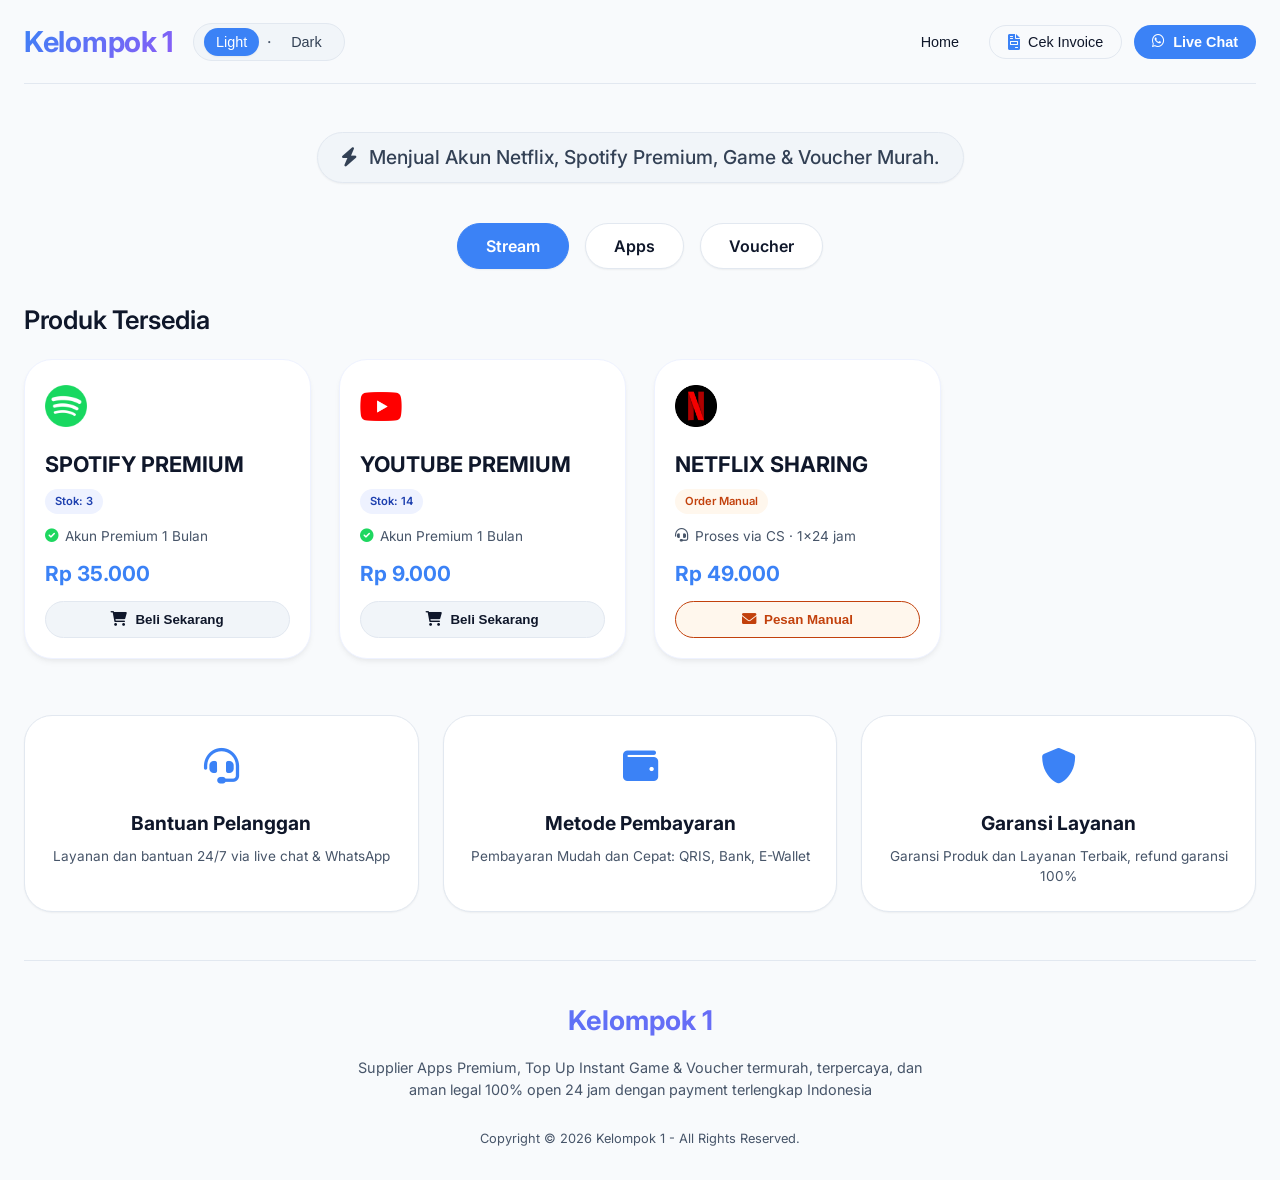
==== commit 6af13cbb: "Add files via upload" ====
--- a/index.html
+++ b/index.html
@@ -4,509 +4,15 @@
     <meta charset="UTF-8">
     <meta name="viewport" content="width=device-width, initial-scale=1.0, maximum-scale=1.0, user-scalable=yes">
     <title>Kelompok 1 - Supplier Apps & Voucher Premium</title>
-    <!-- Font Awesome 6 (free) -->
+    <!-- Font Awesome 6 -->
     <link rel="stylesheet" href="https://cdnjs.cloudflare.com/ajax/libs/font-awesome/6.0.0-beta3/css/all.min.css">
-    <!-- Google Fonts: Inter modern sans -->
+    <!-- Google Fonts Inter -->
     <link href="https://fonts.googleapis.com/css2?family=Inter:opsz,wght@14..32,300;14..32,400;14..32,500;14..32,600;14..32,700&display=swap" rel="stylesheet">
-    <style>
-        * {
-            margin: 0;
-            padding: 0;
-            box-sizing: border-box;
-            transition: background-color 0.25s ease, color 0.2s ease, border-color 0.2s ease;
-        }
-
-        body {
-            font-family: 'Inter', sans-serif;
-            background-color: var(--bg-body);
-            color: var(--text-primary);
-            line-height: 1.5;
-        }
-
-        /* CSS Variables for Light Mode (default) */
-        :root {
-            --bg-body: #f8fafc;
-            --bg-surface: #ffffff;
-            --bg-card: #ffffff;
-            --bg-elevated: #f1f5f9;
-            --text-primary: #0f172a;
-            --text-secondary: #334155;
-            --text-muted: #475569;
-            --border-light: #e2e8f0;
-            --border-card: #eef2ff;
-            --accent: #3b82f6;
-            --accent-hover: #2563eb;
-            --badge-bg: #eef2ff;
-            --badge-text: #1e40af;
-            --manual-bg: #fff7ed;
-            --manual-text: #c2410c;
-            --shadow-sm: 0 1px 2px 0 rgb(0 0 0 / 0.05);
-            --shadow-md: 0 4px 6px -1px rgb(0 0 0 / 0.05), 0 2px 4px -1px rgb(0 0 0 / 0.03);
-            --shadow-lg: 0 10px 15px -3px rgb(0 0 0 / 0.08), 0 4px 6px -2px rgb(0 0 0 / 0.05);
-        }
-
-        /* Dark Mode Variables */
-        body.dark {
-            --bg-body: #0b1120;
-            --bg-surface: #111827;
-            --bg-card: #1e293b;
-            --bg-elevated: #1f2a3e;
-            --text-primary: #f1f5f9;
-            --text-secondary: #cbd5e1;
-            --text-muted: #94a3b8;
-            --border-light: #1f2a3e;
-            --border-card: #2d3a4e;
-            --accent: #60a5fa;
-            --accent-hover: #3b82f6;
-            --badge-bg: #1e2a47;
-            --badge-text: #93c5fd;
-            --manual-bg: #2c2418;
-            --manual-text: #fdba74;
-            --shadow-sm: 0 1px 2px 0 rgb(0 0 0 / 0.3);
-            --shadow-md: 0 4px 6px -1px rgb(0 0 0 / 0.3);
-            --shadow-lg: 0 10px 15px -3px rgb(0 0 0 / 0.4);
-        }
-
-        /* container */
-        .container {
-            max-width: 1280px;
-            margin: 0 auto;
-            padding: 0 24px;
-        }
-
-        /* header */
-        .header {
-            display: flex;
-            flex-wrap: wrap;
-            align-items: center;
-            justify-content: space-between;
-            gap: 16px;
-            padding: 20px 0;
-            border-bottom: 1px solid var(--border-light);
-        }
-
-        /* Wrapper untuk brand + tombol tema */
-        .brand-section {
-            display: flex;
-            align-items: center;
-            gap: 20px;
-            flex-wrap: wrap;
-        }
-
-        .logo h1 {
-            font-size: 1.8rem;
-            font-weight: 700;
-            background: linear-gradient(135deg, var(--accent), #8b5cf6);
-            background-clip: text;
-            -webkit-background-clip: text;
-            color: transparent;
-            letter-spacing: -0.3px;
-        }
-
-        .theme-toggles {
-            display: flex;
-            align-items: center;
-            gap: 8px;
-            background: var(--bg-elevated);
-            padding: 4px 10px;
-            border-radius: 60px;
-            border: 1px solid var(--border-light);
-        }
-
-        .theme-btn {
-            background: transparent;
-            border: none;
-            font-size: 0.9rem;
-            font-weight: 500;
-            padding: 6px 12px;
-            border-radius: 40px;
-            cursor: pointer;
-            color: var(--text-secondary);
-            transition: all 0.2s;
-        }
-
-        .theme-btn.active {
-            background: var(--accent);
-            color: white;
-            box-shadow: var(--shadow-sm);
-        }
-
-        .theme-btn:not(.active):hover {
-            background: var(--bg-surface);
-            color: var(--text-primary);
-        }
-
-        .action-buttons {
-            display: flex;
-            gap: 12px;
-        }
-
-        .btn-none {
-            background: transparent;
-            border: 0px solid var(--border-light);
-            padding: 8px 18px;
-            border-radius: 40px;
-            font-weight: 500;
-            font-size: 0.9rem;
-            color: var(--text-primary);
-            cursor: pointer;
-            transition: 0.2s;
-            display: flex;
-            align-items: center;
-            gap: 8px;
-        }
-
-        .btn-outline {
-            background: transparent;
-            border: 1px solid var(--border-light);
-            padding: 8px 18px;
-            border-radius: 40px;
-            font-weight: 500;
-            font-size: 0.9rem;
-            color: var(--text-primary);
-            cursor: pointer;
-            transition: 0.2s;
-            display: flex;
-            align-items: center;
-            gap: 8px;
-        }
-
-        .btn-outline i {
-            font-size: 1rem;
-            color: var(--accent);
-        }
-
-        .btn-outline:hover {
-            background: var(--bg-elevated);
-            border-color: var(--accent);
-            transform: translateY(-1px);
-        }
-
-        .btn-primary {
-            background: var(--accent);
-            border: none;
-            padding: 8px 18px;
-            border-radius: 40px;
-            font-weight: 600;
-            font-size: 0.9rem;
-            color: white;
-            cursor: pointer;
-            transition: 0.2s;
-            display: flex;
-            align-items: center;
-            gap: 8px;
-        }
-
-        .btn-primary:hover {
-            background: var(--accent-hover);
-            transform: translateY(-1px);
-        }
-
-        /* hero / tagline */
-        .hero {
-            text-align: center;
-            margin: 48px 0 32px;
-        }
-
-        .hero-tagline {
-            font-size: 1.2rem;
-            font-weight: 500;
-            background: var(--bg-elevated);
-            display: inline-block;
-            padding: 10px 24px;
-            border-radius: 60px;
-            color: var(--text-secondary);
-            backdrop-filter: blur(4px);
-            box-shadow: var(--shadow-sm);
-            border: 1px solid var(--border-light);
-        }
-
-        /* category tabs */
-        .categories {
-            display: flex;
-            justify-content: center;
-            gap: 16px;
-            margin: 40px 0 32px;
-            flex-wrap: wrap;
-        }
-
-        .cat-item {
-            background: var(--bg-surface);
-            border: 1px solid var(--border-light);
-            padding: 10px 28px;
-            border-radius: 40px;
-            font-weight: 600;
-            font-size: 1rem;
-            cursor: default;
-            box-shadow: var(--shadow-sm);
-            color: var(--text-primary);
-        }
-
-        .cat-item.active {
-            background: var(--accent);
-            color: white;
-            border-color: var(--accent);
-        }
-
-        /* product grid */
-        .section-title {
-            font-size: 1.6rem;
-            font-weight: 600;
-            margin: 24px 0 16px;
-            letter-spacing: -0.3px;
-        }
-
-        .products-grid {
-            display: grid;
-            grid-template-columns: repeat(auto-fill, minmax(260px, 1fr));
-            gap: 28px;
-            margin: 20px 0 48px;
-        }
-
-        .product-card {
-            background: var(--bg-card);
-            border-radius: 28px;
-            padding: 20px;
-            box-shadow: var(--shadow-md);
-            border: 1px solid var(--border-card);
-            transition: transform 0.2s, box-shadow 0.2s;
-        }
-
-        .product-card:hover {
-            transform: translateY(-4px);
-            box-shadow: var(--shadow-lg);
-        }
-
-        .custom-logo {
-            width: 42px;
-            height: 42px;
-            object-fit: contain;
-            display: inline-flex;
-        }
-
-        .product-icon {
-            display: flex;
-            align-items: center;
-            justify-content: left;
-            min-height: 52px;
-            font-size: 2.2rem;
-            margin-bottom: 16px;
-            color: var(--accent);
-        }
-
-        .product-title {
-            font-size: 1.35rem;
-            font-weight: 700;
-            display: flex;
-            flex-direction: column;
-            align-items: flex-start;
-            gap: 8px;
-            margin-bottom: 12px;
-        }
-
-        .product-title span:first-child {
-            color: var(--text-primary);
-            font-weight: 700;
-        }
-
-        .stock-badge {
-            background: var(--badge-bg);
-            color: var(--badge-text);
-            font-size: 0.7rem;
-            font-weight: 600;
-            padding: 4px 10px;
-            border-radius: 30px;
-            align-self: flex-start;
-        }
-
-        .manual-badge {
-            background: var(--manual-bg);
-            color: var(--manual-text);
-            font-size: 0.7rem;
-            font-weight: 600;
-            padding: 4px 10px;
-            border-radius: 30px;
-            align-self: flex-start;
-        }
-
-        .product-desc {
-            font-size: 0.85rem;
-            color: var(--text-muted);
-            margin: 8px 0 12px;
-            display: flex;
-            align-items: center;
-            gap: 6px;
-        }
-
-        .price {
-            font-weight: 700;
-            font-size: 1.3rem;
-            margin: 12px 0;
-            color: var(--accent);
-        }
-
-        .buy-btn {
-            width: 100%;
-            background: var(--bg-elevated);
-            border: 1px solid var(--border-light);
-            padding: 10px 0;
-            border-radius: 40px;
-            font-weight: 600;
-            cursor: pointer;
-            transition: 0.2s;
-            color: var(--text-primary);
-            display: flex;
-            align-items: center;
-            justify-content: center;
-            gap: 8px;
-        }
-
-        .buy-btn i {
-            font-size: 0.9rem;
-        }
-
-        .buy-btn:hover {
-            background: var(--accent);
-            border-color: var(--accent);
-            color: white;
-        }
-
-        .btn-manual {
-            background: var(--manual-bg);
-            border-color: var(--manual-text);
-            color: var(--manual-text);
-        }
-
-        .btn-manual:hover {
-            background: var(--manual-text);
-            color: #1e1b10;
-            border-color: var(--manual-text);
-        }
-
-        /* features row */
-        .features {
-            display: flex;
-            flex-wrap: wrap;
-            justify-content: space-between;
-            gap: 24px;
-            margin: 56px 0 48px;
-        }
-
-        .feature-item {
-            flex: 1;
-            min-width: 180px;
-            background: var(--bg-surface);
-            padding: 24px 16px;
-            border-radius: 28px;
-            text-align: center;
-            border: 1px solid var(--border-light);
-            box-shadow: var(--shadow-sm);
-        }
-
-        .feature-icon {
-            font-size: 2.2rem;
-            margin-bottom: 16px;
-            color: var(--accent);
-        }
-
-        .feature-title {
-            font-weight: 700;
-            font-size: 1.2rem;
-            margin-bottom: 8px;
-        }
-
-        .feature-desc {
-            font-size: 0.85rem;
-            color: var(--text-muted);
-        }
-
-        /* footer */
-        .footer {
-            border-top: 1px solid var(--border-light);
-            padding: 40px 0 32px;
-            margin-top: 20px;
-            text-align: center;
-        }
-
-        .footer-logo {
-            font-size: 1.7rem;
-            font-weight: 700;
-            background: linear-gradient(135deg, var(--accent), #8b5cf6);
-            background-clip: text;
-            -webkit-background-clip: text;
-            color: transparent;
-            margin-bottom: 16px;
-        }
-
-        .footer-desc {
-            max-width: 600px;
-            margin: 12px auto;
-            color: var(--text-muted);
-            font-size: 0.9rem;
-        }
-
-        .copyright {
-            margin-top: 28px;
-            font-size: 0.8rem;
-            color: var(--text-muted);
-        }
-
-        /* Responsive */
-        @media (max-width: 768px) {
-            .container {
-                padding: 0 20px;
-            }
-            .header {
-                flex-direction: column;
-                align-items: stretch;
-            }
-            .brand-section {
-                justify-content: space-between;
-            }
-            .action-buttons {
-                justify-content: center;
-            }
-            .hero-tagline {
-                font-size: 1rem;
-                padding: 8px 18px;
-            }
-            .products-grid {
-                gap: 20px;
-            }
-        }
-
-        @media (max-width: 480px) {
-            .product-title {
-                font-size: 1.2rem;
-            }
-            .features {
-                flex-direction: column;
-            }
-        }
-
-        /* Notifications */
-        .toast-msg {
-            position: fixed;
-            bottom: 24px;
-            left: 50%;
-            transform: translateX(-50%);
-            background: var(--accent);
-            color: white;
-            padding: 10px 24px;
-            border-radius: 60px;
-            font-size: 0.85rem;
-            font-weight: 500;
-            z-index: 1000;
-            opacity: 0;
-            transition: opacity 0.2s;
-            pointer-events: none;
-            box-shadow: var(--shadow-lg);
-        }
-    </style>
+    <!-- External CSS -->
+    <link rel="stylesheet" href="style.css">
 </head>
 <body>
     <div class="container">
-        <!-- Header dengan brand + tema di kiri, aksi di kanan -->
         <div class="header">
             <div class="brand-section">
                 <div class="logo">
@@ -525,107 +31,23 @@
             </div>
         </div>
 
-        <!-- Hero Tagline -->
         <div class="hero">
             <div class="hero-tagline">
                 <i class="fas fa-bolt" style="margin-right: 8px;"></i> Menjual Akun Netflix, Spotify Premium, Game & Voucher Murah.
             </div>
         </div>
 
-        <!-- Kategori Stream · Apps · Voucher -->
         <div class="categories">
-            <div class="cat-item active">Stream</div>
-            <div class="cat-item">Apps</div>
-            <div class="cat-item">Voucher</div>
+            <div class="cat-item active" data-category="stream">Stream</div>
+            <div class="cat-item" data-category="apps">Apps</div>
+            <div class="cat-item" data-category="voucher">Voucher</div>
         </div>
 
-        <!-- Daftar Produk -->
         <div>
             <h2 class="section-title">Produk Tersedia</h2>
-            <div class="products-grid">
-                <!-- Spotify Premium -->
-                <div class="product-card">
-                    <div class="product-icon">
-                        <img src="images/logospotify.png" 
-                             alt="Spotify Logo" 
-                             class="custom-logo"
-                             onerror="this.onerror=null; this.style.display='none'; this.nextElementSibling.style.display='inline-flex';">
-                        <i class="fas fa-paintbrush" style="display: none; font-size: 2.2rem;"></i>
-                    </div>
-                    <div class="product-title">
-                        <span>SPOTIFY PREMIUM</span>
-                        <span class="stock-badge">Stok: 3</span>
-                    </div>
-                    <div class="product-desc">
-                        <i class="fas fa-check-circle" style="color: #1ed760;"></i> Akun Premium 1 Bulan
-                    </div>
-                    <div class="price">Rp 35.000</div>
-                    <button class="buy-btn product-buy" data-product="Spotify Premium"><i class="fas fa-shopping-cart"></i> Beli Sekarang</button>
-                </div>
-
-                <!-- YouTube Premium -->
-                <div class="product-card">
-                    <div class="product-icon">
-                        <img src="images/logoyoutube.png" 
-                             alt="YouTube Logo" 
-                             class="custom-logo"
-                             onerror="this.onerror=null; this.style.display='none'; this.nextElementSibling.style.display='inline-flex';">
-                        <i class="fas fa-paintbrush" style="display: none; font-size: 2.2rem;"></i>
-                    </div>
-                    <div class="product-title">
-                        <span>YOUTUBE PREMIUM</span>
-                        <span class="stock-badge">Stok: 14</span>
-                    </div>
-                    <div class="product-desc">
-                        <i class="fas fa-check-circle" style="color: #1ed760;"></i> Akun Premium 1 Bulan
-                    </div>
-                    <div class="price">Rp 9.000</div>
-                    <button class="buy-btn product-buy" data-product="YouTube Premium"><i class="fas fa-shopping-cart"></i> Beli Sekarang</button>
-                </div>
-
-                <!-- CANVA PRO dengan logo dari folder + fallback -->
-                <div class="product-card">
-                    <div class="product-icon">
-                        <img src="images/logocanva.png" 
-                             alt="Canva Logo" 
-                             class="custom-logo"
-                             onerror="this.onerror=null; this.style.display='none'; this.nextElementSibling.style.display='inline-flex';">
-                        <i class="fas fa-paintbrush" style="display: none; font-size: 2.2rem;"></i>
-                    </div>
-                    <div class="product-title">
-                        <span>CANVA PRO</span>
-                        <span class="stock-badge">Stok: 5</span>
-                    </div>
-                    <div class="product-desc">
-                        <i class="fas fa-check-circle" style="color: #1ed760;"></i> Akun Premium 1 Bulan
-                    </div>
-                    <div class="price">Rp 10.000</div>
-                    <button class="buy-btn product-buy" data-product="Canva PRO"><i class="fas fa-shopping-cart"></i> Beli Sekarang</button>
-                </div>
-
-                <!-- NETFLIX SHARING (Order Manual) -->
-                <div class="product-card">
-                    <div class="product-icon">
-                        <img src="images/logonetflix.png" 
-                             alt="Netflix Logo" 
-                             class="custom-logo"
-                             onerror="this.onerror=null; this.style.display='none'; this.nextElementSibling.style.display='inline-flex';">
-                        <i class="fas fa-paintbrush" style="display: none; font-size: 2.2rem;"></i>
-                    </div>
-                    <div class="product-title">
-                        <span>NETFLIX SHARING</span>
-                        <span class="manual-badge">Order Manual</span>
-                    </div>
-                    <div class="product-desc">
-                        <i class="fas fa-headset"></i> Proses via CS · 1x24 jam
-                    </div>
-                    <div class="price">Rp 49.000</div>
-                    <button class="buy-btn btn-manual product-buy" data-product="Netflix Sharing (Manual)"><i class="fas fa-envelope"></i> Pesan Manual</button>
-                </div>
-            </div>
+            <div id="productsContainer" class="products-grid"></div>
         </div>
 
-        <!-- 3 Layanan Unggulan -->
         <div class="features">
             <div class="feature-item">
                 <div class="feature-icon"><i class="fas fa-headset"></i></div>
@@ -644,7 +66,6 @@
             </div>
         </div>
 
-        <!-- Footer -->
         <div class="footer">
             <div class="footer-logo">Kelompok 1</div>
             <div class="footer-desc">
@@ -656,84 +77,9 @@
         </div>
     </div>
 
-    <!-- Toast notifikasi -->
-    <div id="toastMsg" class="toast-msg">Demo notifikasi</div>
+    <div id="toastMsg" class="toast-msg"></div>
 
-    <script>
-        // Dark / Light Mode
-        const body = document.body;
-        const lightBtn = document.getElementById('lightModeBtn');
-        const darkBtn = document.getElementById('darkModeBtn');
-
-        function setTheme(theme) {
-            if (theme === 'dark') {
-                body.classList.add('dark');
-                localStorage.setItem('kelompok1-theme', 'dark');
-                darkBtn.classList.add('active');
-                lightBtn.classList.remove('active');
-            } else {
-                body.classList.remove('dark');
-                localStorage.setItem('kelompok1-theme', 'light');
-                lightBtn.classList.add('active');
-                darkBtn.classList.remove('active');
-            }
-        }
-
-        const savedTheme = localStorage.getItem('kelompok1-theme');
-        if (savedTheme === 'dark') setTheme('dark');
-        else setTheme('light');
-
-        lightBtn.addEventListener('click', () => setTheme('light'));
-        darkBtn.addEventListener('click', () => setTheme('dark'));
-
-        // Toast
-        const toast = document.getElementById('toastMsg');
-        function showMessage(text, isError = false) {
-            toast.style.backgroundColor = isError ? '#dc2626' : 'var(--accent)';
-            toast.textContent = text;
-            toast.style.opacity = '1';
-            setTimeout(() => toast.style.opacity = '0', 2500);
-        }
-
-        // Tombol Cek Invoice
-        document.getElementById('invoiceBtn').addEventListener('click', () => {
-            showMessage('📄 Demo: Silakan hubungi CS untuk cek invoice (info@kelompok1.com)');
-        });
-
-        // Tombol Live Chat -> WhatsApp
-        const chatBtn = document.getElementById('liveChatBtn');
-        const WA_NUMBER = '6281234567890';  // GANTI DENGAN NOMOR WHATSAPP ANDA
-        const WA_MESSAGE = encodeURIComponent('Halo Kelompok 1, saya tertarik dengan produk premium yang dijual. Ada yang bisa dibantu?');
-        const WA_LINK = `https://wa.me/${WA_NUMBER}?text=${WA_MESSAGE}`;
-        chatBtn.addEventListener('click', () => window.open(WA_LINK, '_blank'));
-
-        // Tombol Home (demo)
-        document.getElementById('liveHome').addEventListener('click', () => {
-            showMessage('🏠 Anda berada di halaman utama.');
-        });
-
-        // Tombol Beli produk
-        document.querySelectorAll('.product-buy').forEach(btn => {
-            btn.addEventListener('click', (e) => {
-                e.stopPropagation();
-                const productName = btn.getAttribute('data-product') || 'produk';
-                if (btn.classList.contains('btn-manual')) {
-                    showMessage(`📞 Produk ${productName} memerlukan order manual. Silakan hubungi Live Chat!`);
-                } else {
-                    showMessage(`✅ ${productName} ditambahkan ke keranjang demo. Pengiriman instan 1 detik! (Simulasi)`);
-                }
-            });
-        });
-
-        // Kategori (visual)
-        const catItems = document.querySelectorAll('.cat-item');
-        catItems.forEach(cat => {
-            cat.addEventListener('click', function() {
-                showMessage(`🔍 Menampilkan kategori "${this.innerText}" (demo) — semua produk tersedia`);
-                catItems.forEach(c => c.classList.remove('active'));
-                this.classList.add('active');
-            });
-        });
-    </script>
+    <!-- External JavaScript -->
+    <script src="script.js"></script>
 </body>
 </html>
--- a/style.css
+++ b/style.css
@@ -0,0 +1,487 @@
+* {
+    margin: 0;
+    padding: 0;
+    box-sizing: border-box;
+    transition: background-color 0.25s ease, color 0.2s ease, border-color 0.2s ease;
+}
+
+body {
+    font-family: 'Inter', sans-serif;
+    background-color: var(--bg-body);
+    color: var(--text-primary);
+    line-height: 1.5;
+}
+
+:root {
+    --bg-body: #f8fafc;
+    --bg-surface: #ffffff;
+    --bg-card: #ffffff;
+    --bg-elevated: #f1f5f9;
+    --text-primary: #0f172a;
+    --text-secondary: #334155;
+    --text-muted: #475569;
+    --border-light: #e2e8f0;
+    --border-card: #eef2ff;
+    --accent: #3b82f6;
+    --accent-hover: #2563eb;
+    --badge-bg: #eef2ff;
+    --badge-text: #1e40af;
+    --manual-bg: #fff7ed;
+    --manual-text: #c2410c;
+    --shadow-sm: 0 1px 2px 0 rgb(0 0 0 / 0.05);
+    --shadow-md: 0 4px 6px -1px rgb(0 0 0 / 0.05), 0 2px 4px -1px rgb(0 0 0 / 0.03);
+    --shadow-lg: 0 10px 15px -3px rgb(0 0 0 / 0.08), 0 4px 6px -2px rgb(0 0 0 / 0.05);
+}
+
+body.dark {
+    --bg-body: #0b1120;
+    --bg-surface: #111827;
+    --bg-card: #1e293b;
+    --bg-elevated: #1f2a3e;
+    --text-primary: #f1f5f9;
+    --text-secondary: #cbd5e1;
+    --text-muted: #94a3b8;
+    --border-light: #1f2a3e;
+    --border-card: #2d3a4e;
+    --accent: #60a5fa;
+    --accent-hover: #3b82f6;
+    --badge-bg: #1e2a47;
+    --badge-text: #93c5fd;
+    --manual-bg: #2c2418;
+    --manual-text: #fdba74;
+    --shadow-sm: 0 1px 2px 0 rgb(0 0 0 / 0.3);
+    --shadow-md: 0 4px 6px -1px rgb(0 0 0 / 0.3);
+    --shadow-lg: 0 10px 15px -3px rgb(0 0 0 / 0.4);
+}
+
+.container {
+    max-width: 1280px;
+    margin: 0 auto;
+    padding: 0 24px;
+}
+
+.header {
+    display: flex;
+    flex-wrap: wrap;
+    align-items: center;
+    justify-content: space-between;
+    gap: 16px;
+    padding: 20px 0;
+    border-bottom: 1px solid var(--border-light);
+}
+
+.brand-section {
+    display: flex;
+    align-items: center;
+    gap: 20px;
+    flex-wrap: wrap;
+}
+
+.logo h1 {
+    font-size: 1.8rem;
+    font-weight: 700;
+    background: linear-gradient(135deg, var(--accent), #8b5cf6);
+    background-clip: text;
+    -webkit-background-clip: text;
+    color: transparent;
+    letter-spacing: -0.3px;
+}
+
+.theme-toggles {
+    display: flex;
+    align-items: center;
+    gap: 8px;
+    background: var(--bg-elevated);
+    padding: 4px 10px;
+    border-radius: 60px;
+    border: 1px solid var(--border-light);
+}
+
+.theme-btn {
+    background: transparent;
+    border: none;
+    font-size: 0.9rem;
+    font-weight: 500;
+    padding: 6px 12px;
+    border-radius: 40px;
+    cursor: pointer;
+    color: var(--text-secondary);
+    transition: all 0.2s;
+}
+
+.theme-btn.active {
+    background: var(--accent);
+    color: white;
+    box-shadow: var(--shadow-sm);
+}
+
+.theme-btn:not(.active):hover {
+    background: var(--bg-surface);
+    color: var(--text-primary);
+}
+
+.action-buttons {
+    display: flex;
+    gap: 12px;
+}
+
+.btn-none {
+    background: transparent;
+    border: 0px solid var(--border-light);
+    padding: 8px 18px;
+    border-radius: 40px;
+    font-weight: 500;
+    font-size: 0.9rem;
+    color: var(--text-primary);
+    cursor: pointer;
+    transition: 0.2s;
+    display: flex;
+    align-items: center;
+    gap: 8px;
+}
+
+.btn-outline {
+    background: transparent;
+    border: 1px solid var(--border-light);
+    padding: 8px 18px;
+    border-radius: 40px;
+    font-weight: 500;
+    font-size: 0.9rem;
+    color: var(--text-primary);
+    cursor: pointer;
+    transition: 0.2s;
+    display: flex;
+    align-items: center;
+    gap: 8px;
+}
+
+.btn-outline i {
+    font-size: 1rem;
+    color: var(--accent);
+}
+
+.btn-outline:hover {
+    background: var(--bg-elevated);
+    border-color: var(--accent);
+    transform: translateY(-1px);
+}
+
+.btn-primary {
+    background: var(--accent);
+    border: none;
+    padding: 8px 18px;
+    border-radius: 40px;
+    font-weight: 600;
+    font-size: 0.9rem;
+    color: white;
+    cursor: pointer;
+    transition: 0.2s;
+    display: flex;
+    align-items: center;
+    gap: 8px;
+}
+
+.btn-primary:hover {
+    background: var(--accent-hover);
+    transform: translateY(-1px);
+}
+
+.hero {
+    text-align: center;
+    margin: 48px 0 32px;
+}
+
+.hero-tagline {
+    font-size: 1.2rem;
+    font-weight: 500;
+    background: var(--bg-elevated);
+    display: inline-block;
+    padding: 10px 24px;
+    border-radius: 60px;
+    color: var(--text-secondary);
+    backdrop-filter: blur(4px);
+    box-shadow: var(--shadow-sm);
+    border: 1px solid var(--border-light);
+}
+
+.categories {
+    display: flex;
+    justify-content: center;
+    gap: 16px;
+    margin: 40px 0 32px;
+    flex-wrap: wrap;
+}
+
+.cat-item {
+    background: var(--bg-surface);
+    border: 1px solid var(--border-light);
+    padding: 10px 28px;
+    border-radius: 40px;
+    font-weight: 600;
+    font-size: 1rem;
+    cursor: pointer;
+    box-shadow: var(--shadow-sm);
+    color: var(--text-primary);
+    transition: all 0.2s;
+}
+
+.cat-item.active {
+    background: var(--accent);
+    color: white;
+    border-color: var(--accent);
+}
+
+.cat-item:hover:not(.active) {
+    background: var(--bg-elevated);
+    transform: translateY(-2px);
+}
+
+.section-title {
+    font-size: 1.6rem;
+    font-weight: 600;
+    margin: 24px 0 16px;
+    letter-spacing: -0.3px;
+}
+
+.products-grid {
+    display: grid;
+    grid-template-columns: repeat(auto-fill, minmax(260px, 1fr));
+    gap: 28px;
+    margin: 20px 0 48px;
+}
+
+.product-card {
+    background: var(--bg-card);
+    border-radius: 28px;
+    padding: 20px;
+    box-shadow: var(--shadow-md);
+    border: 1px solid var(--border-card);
+    transition: transform 0.2s, box-shadow 0.2s;
+}
+
+.product-card:hover {
+    transform: translateY(-4px);
+    box-shadow: var(--shadow-lg);
+}
+
+.custom-logo {
+    width: 42px;
+    height: 42px;
+    object-fit: contain;
+    display: inline-flex;
+}
+
+.product-icon {
+    display: flex;
+    align-items: center;
+    justify-content: left;
+    min-height: 52px;
+    font-size: 2.2rem;
+    margin-bottom: 16px;
+    color: var(--accent);
+}
+
+.product-title {
+    font-size: 1.35rem;
+    font-weight: 700;
+    display: flex;
+    flex-direction: column;
+    align-items: flex-start;
+    gap: 8px;
+    margin-bottom: 12px;
+}
+
+.product-title span:first-child {
+    color: var(--text-primary);
+    font-weight: 700;
+}
+
+.stock-badge {
+    background: var(--badge-bg);
+    color: var(--badge-text);
+    font-size: 0.7rem;
+    font-weight: 600;
+    padding: 4px 10px;
+    border-radius: 30px;
+    align-self: flex-start;
+}
+
+.manual-badge {
+    background: var(--manual-bg);
+    color: var(--manual-text);
+    font-size: 0.7rem;
+    font-weight: 600;
+    padding: 4px 10px;
+    border-radius: 30px;
+    align-self: flex-start;
+}
+
+.product-desc {
+    font-size: 0.85rem;
+    color: var(--text-muted);
+    margin: 8px 0 12px;
+    display: flex;
+    align-items: center;
+    gap: 6px;
+}
+
+.price {
+    font-weight: 700;
+    font-size: 1.3rem;
+    margin: 12px 0;
+    color: var(--accent);
+}
+
+.buy-btn {
+    width: 100%;
+    background: var(--bg-elevated);
+    border: 1px solid var(--border-light);
+    padding: 10px 0;
+    border-radius: 40px;
+    font-weight: 600;
+    cursor: pointer;
+    transition: 0.2s;
+    color: var(--text-primary);
+    display: flex;
+    align-items: center;
+    justify-content: center;
+    gap: 8px;
+}
+
+.buy-btn i {
+    font-size: 0.9rem;
+}
+
+.buy-btn:hover {
+    background: var(--accent);
+    border-color: var(--accent);
+    color: white;
+}
+
+.btn-manual {
+    background: var(--manual-bg);
+    border-color: var(--manual-text);
+    color: var(--manual-text);
+}
+
+.btn-manual:hover {
+    background: var(--manual-text);
+    color: #1e1b10;
+    border-color: var(--manual-text);
+}
+
+.features {
+    display: flex;
+    flex-wrap: wrap;
+    justify-content: space-between;
+    gap: 24px;
+    margin: 56px 0 48px;
+}
+
+.feature-item {
+    flex: 1;
+    min-width: 180px;
+    background: var(--bg-surface);
+    padding: 24px 16px;
+    border-radius: 28px;
+    text-align: center;
+    border: 1px solid var(--border-light);
+    box-shadow: var(--shadow-sm);
+}
+
+.feature-icon {
+    font-size: 2.2rem;
+    margin-bottom: 16px;
+    color: var(--accent);
+}
+
+.feature-title {
+    font-weight: 700;
+    font-size: 1.2rem;
+    margin-bottom: 8px;
+}
+
+.feature-desc {
+    font-size: 0.85rem;
+    color: var(--text-muted);
+}
+
+.footer {
+    border-top: 1px solid var(--border-light);
+    padding: 40px 0 32px;
+    margin-top: 20px;
+    text-align: center;
+}
+
+.footer-logo {
+    font-size: 1.7rem;
+    font-weight: 700;
+    background: linear-gradient(135deg, var(--accent), #8b5cf6);
+    background-clip: text;
+    -webkit-background-clip: text;
+    color: transparent;
+    margin-bottom: 16px;
+}
+
+.footer-desc {
+    max-width: 600px;
+    margin: 12px auto;
+    color: var(--text-muted);
+    font-size: 0.9rem;
+}
+
+.copyright {
+    margin-top: 28px;
+    font-size: 0.8rem;
+    color: var(--text-muted);
+}
+
+@media (max-width: 768px) {
+    .container {
+        padding: 0 20px;
+    }
+    .header {
+        flex-direction: column;
+        align-items: stretch;
+    }
+    .brand-section {
+        justify-content: space-between;
+    }
+    .action-buttons {
+        justify-content: center;
+    }
+    .hero-tagline {
+        font-size: 1rem;
+        padding: 8px 18px;
+    }
+    .products-grid {
+        gap: 20px;
+    }
+}
+
+@media (max-width: 480px) {
+    .product-title {
+        font-size: 1.2rem;
+    }
+    .features {
+        flex-direction: column;
+    }
+}
+
+.toast-msg {
+    position: fixed;
+    bottom: 24px;
+    left: 50%;
+    transform: translateX(-50%);
+    background: var(--accent);
+    color: white;
+    padding: 10px 24px;
+    border-radius: 60px;
+    font-size: 0.85rem;
+    font-weight: 500;
+    z-index: 1000;
+    opacity: 0;
+    transition: opacity 0.2s;
+    pointer-events: none;
+    box-shadow: var(--shadow-lg);
+}
